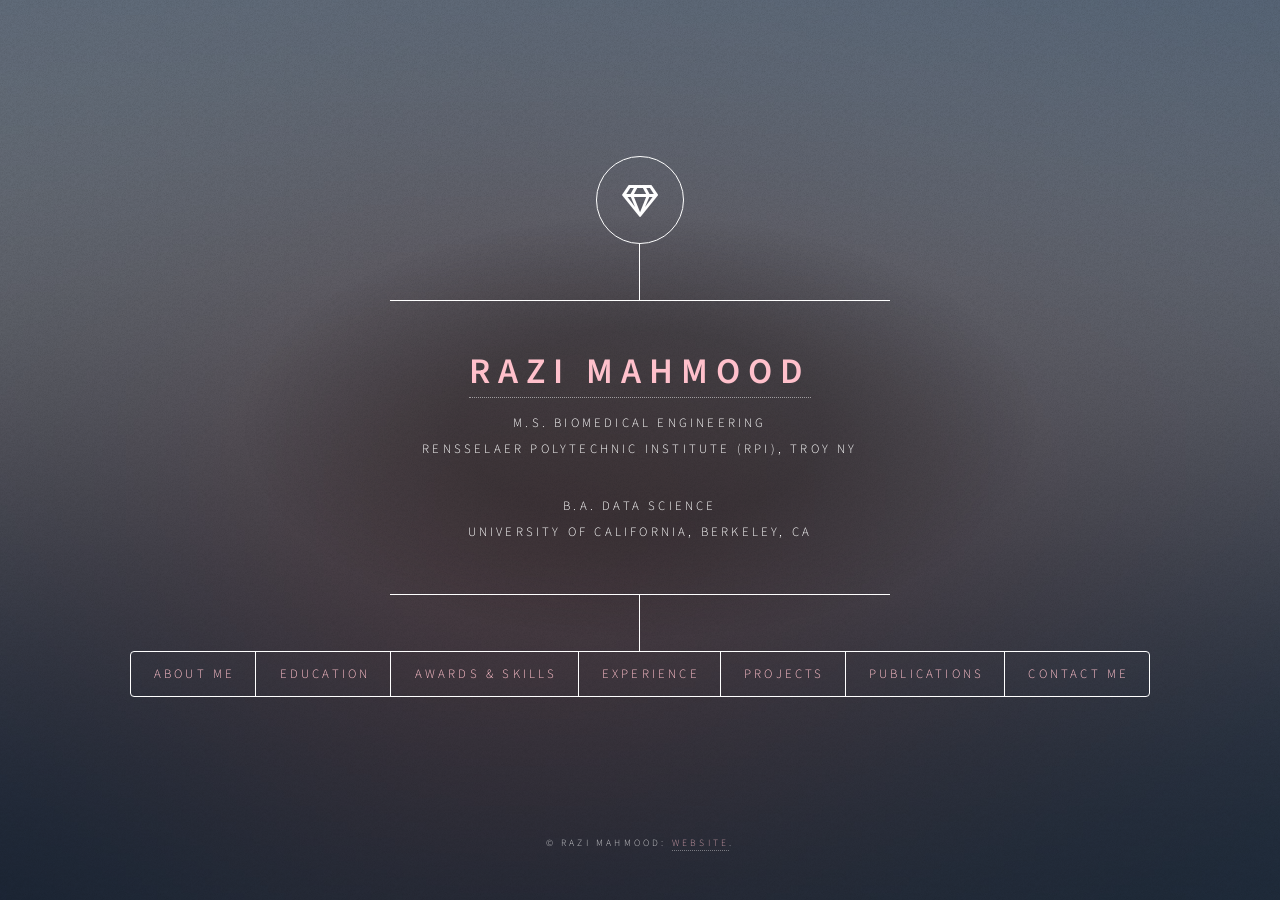
==== index.html @ 9ef1bbd5 "Added Radcheck" ====
<!DOCTYPE HTML>
<!--
	Dimension by HTML5 UP
	html5up.net | @ajlkn
	Free for personal and commercial use under the CCA 3.0 license (html5up.net/license)
-->
<html>
	<head>
		<title>Razi Mahmood Home Page|Data Scientist| Deep Learning| Model Building</title>
		<meta charset="utf-8" />
		<meta name="viewport" content="width=device-width, initial-scale=1, user-scalable=no" />
		<link rel="stylesheet" href="assets/css/main.css" />
		<noscript><link rel="stylesheet" href="assets/css/noscript.css" /></noscript>
		<style>
			a:link {
			  color: pink;
			  background-color: transparent;
			  text-decoration: none;
			}
			a:visited {
			  color: yellow;
			  background-color: transparent;
			  text-decoration: none;
			}
			a:hover {
			  color: red;
			  background-color: transparent;
			  text-decoration: underline;
			}
			a:active {
			  color: yellow;
			  background-color: transparent;
			  text-decoration: underline;
			}
		</style>
	</head>
	<body class="is-preload">

		<!-- Wrapper -->
			<div id="wrapper">

				<!-- Header -->
					<header id="header">
						<div class="logo">
							<span class="icon fa-gem"></span>
						</div>
						<div class="content">
							<div class="inner">
								<h1><a href="#intro">Razi Mahmood</a></h1>
								<p> M.S. Biomedical Engineering<br>
								 Rensselaer Polytechnic Institute (RPI), Troy NY </p>
								<p>B.A. Data Science <br>
								University of California, Berkeley, CA</p>
							</div>
						</div>
						<nav>
							<ul>
								<li><a href="#intro">About Me</a></li>
								<li><a href="#education">Education</a></li>
								<li><a href="#skills"> Awards & Skills </a></li>
								<li><a href="#experience">Experience</a></li>
								<li><a href="#projects">Projects</a></li>
								<li><a href="#pubs">Publications</a></li>
								<li><a href="#contact">Contact Me</a></li>
								<!--<li><a href="#elements">Elements</a></li>-->
							</ul>
						</nav>
					</header>

				<!-- Main -->
					<div id="main">

						<!-- Intro -->
							<article id="intro">
								<h2 class="major">About Me</h2>
								<!-- <center><img src="images/razipic.jpg" width=100 height=100 alt="" /></center> -->
								
								<p>I am a graduate student at Rensselaer Polytechnic Institute studying multimodal machine learning for medical imaging and beyond in the BME Department. Prior to this, I was an undergraduate at UC Berkeley Data Science majoring in data science with a domain emphasis on cognition. </p>
								<p>	I am a team-oriented research-focused graduate student with data science internship experience to solve real-world problems ranging from IT Ops, Neurotech, e-Commerce to Healthcare.
									 I have used statistical and deep-learning-based AI models in NLP, computer vision, and medical imaging. 
									 I am interested in basic exploratory data analysis, particularly to answer research questions.
									 I am also interested in interfacing with domain experts to learn new topics, analyze their data and communicate the findings to the corresponding business stakeholders.
								</p>
								<p>
									<!-- Throughout undergraduate and high school, I have done several data science and CS projects in various domains ranging from medical imaging, computer vision, NLP, and population health.-->
									My M.S. Thesis carves out a new space for inference-time fact-checking of generative AI in chest radiology. I built a new fact-checking model as a supervised contrastive multi-label regression network trained on a large synthetically created dataset of real and fake pairings of chest radiology imaging with report findings. The dataset called <a href="https://huggingface.co/datasets/razi-mahmood/RadCheck">RadCheck </a>has been contributed to open source on HuggingFace. This model is agnostic to report generators, and can auto-correct radiology reports from frozen  report generator models. This has been recently accepted as Master's thesis at RPI and has spawned 4 publications appearing in MICCAI, ISBI, NeurIPS, etc.
									Please see my <a href="./reports/RaziMahmood_graduateCV.pdf">CV</a> for details.
								</p>

							</article>

						<!-- Education -->
							<article id="education">
								<h2 class="major">Education/Courses Taken</h2>
								<span class="image main"><img src="images/pic01.jpg" height=50 alt="" /></span>
								<ul>
								<li> <b>M.S. Biomedical Engineering, Dept. of Biomedical Engineering, Rensselaer Polytechnic Institute (RPI), August 2025.</b> 
								</li>
								<p> Published M.S. Thesis on <b>Image-Driven Fact-Checking of AI Generated Chest Radiology Reports</b>. <br>

								This thesis showed that a fact-checking discriminative neural model could be developed for use at inference time to detect and correct errors in generative AI radiology reports independent of the report generators. Led to 15-40% improvement in the quality of generative AI chest radiology reports for clinical workflows.</p>
						
								<li><b>B.A. Data Science, University of California, Berkeley, May 2022</b>
								</li>
								<p> Studied Data Science with a domain emphasis in Cognition at UC Berkeley.</p>
								</ul>
									
									
							</article>
						<!-- Skills-->
							<article id="skills">
								<h2 class="major">Awards</h2>
									<nav>
										<ul>
											
											 <li><b>Best Video Editing Award, Short Film: EXIST, RPI.</b><br>
											 	 UPAC Student Film Festival, RPI, New York, March 2025.
											  </li>
											 <li> <b>Runner up, 2020 Undergraduate HCE Essay Prize, UC Berkeley.</b><br>
											 For essay on independent, original research on social, cultural, policy of ethical issues at the intersection of data science, technology and society.</li>
											 <li> <b> COSMOS Video Game Cluster</b> <br>
											 Selected for the competitive California Summer School for Math & Science (COSMOS) at UC Santa Cruz.</li>

										</ul>
									</nav>


								<h2 class="major">Skills</h2>
									<nav>
										<ul>
											<li><b>Machine Learning</b><br>
											 Large language models (LLMs) and VLMs (e.g. GPT4, Llama3.2, Granite Vision, LLava, Llama3.2, Idefics2), VLM encoder models (CLIP, OpenCLIP, SigLIP2), Language encoder models (Word2Vec, SBERT, BERT, BGE), Deep Learning Computer Vision models (U-Net, ResNet101, VGG-16, other generative AI models (Diffusion models), segmentation models (U-net variants)
											<li> <b>Data Science: </b><br>
											Statistical ML, Data Science, Data Analysis tools, statistical methods (A/B Testing, Regression), Data Mining, Data ETL, Data Visualization, Libraries (Sklearn, Pandas, Seaborn, Pytorch, Matplotlib, Numpy, NLTK)
											<li> <b> Programming Languages:</b></li>
											Python, R, Java, Matlab, SQL and associated IDEs.
											<li><b> DevOps skills</b></li>
											GitHub repository management, issue tracking, pull-requests, pytest QA and automation
											<li><b>Tools, Libraries & Databases</b></li>
											Jupyter Notebook, TensorFlow, Keras, PyTorch,Eclipse, Visual Studio, Sublime, Deepnote, IntelliJ, MySQL, VIM, VI, Logism, ITKSnap, 3D Slicer, Adobe Premiere Pro, Unity, Maya
										
											Pandas, Scikit-learn, Scipy, Seaborn, Numpy, Nltk, Gensim, Matplotlib, Tidyverse, SimpleITK, OpenCV, Matplotlib, Pyplot.
											
											<li><b>Cloud Platform Technologies</b></li>
											Docker, Linux, Git, Webservers (Tomcat),  Big Data (S3, Hadoop), AWS, Familiarity with DevOps 
											<li> <b>Other:</b></li>
											Independent Research skills, making technical presentations, peer reviewing papers for discussion groups, journal submissions & articles experience.

											Technical Writing, Creative writing, Video Editing, Projects and Artisitc Critques on <a href="https://medium.com/@raziuddin.mahmood">Medium</a>
											
										</ul>
									</nav>					
							</article>

						<!-- Work Experience-->
							<article id="experience">
								<nav>
										<ul>
											<li><a href="#research"><b><u>Research Experience</u></b></a></li>
											<li><a href="#summer"><b><u>Summer Internships</u></b></a></li>
										</ul>
								</nav>
								
								<a id="research"><h2 class="major">Research/Academic Experience</a></h2>
								<nav>
									<b>Fact-checking for Generative AI, RPI Graduate Research	May 2023 – May 2025</b>
									<ul>
										<li>Independent research on image-driven fact-checking of AI-generated textual reports for chest X-ray imaging under guidance of Dr. Pingkun Yan (RPI) and radiologist Dr. Mannudeep Kalra (Harvard/MGH)</li>

										<li>Developed a new supervised contrastive regression network as a phrase-grounded fact-checking model to correct  generative AI radiology reports.  Developed a dataset of 24 million real/fake image-finding pairs and open-sourced on HuggingFace. 2 Patents filed. Showed 15-40% quality improvement on AI reports</li>
										<li>Produced 4 refereed papers, at MICCAI 2025, ISBI 2025, MLMI2023 (published), and NeurIPS 2025 (under review)</li>

									</ul>

										<b><a href="https://www.ibm.com/watson">IBM Watson (Jan-May'21)</a></b><br>
											<ul>
												<li>Gained NLP research experience in the IBM Watson NLP team led by Dr. Rama Akkiraju, CTO of Watson AI Ops and mentored by Xiatong Liu, Data Science Manager. </li>
												<li>Developed a novel <b><i>log anomaly classification algorithm</i></b> combining BERT language modeling of IT logs with supervised contrastive learning.</li>
												<li>The resulting algorithm achieved an overall accuracy of 97.32% on a dataset of 10000 HDFS system logs and outperformed other machine learning algorithms. Research paper under preparation.</li>
												<li>Work involved using Spacy NLP library, BERT sentence transformed from Huggingface on PyTorch, and supervised contrastive learning model modeled after a <a href="https://arxiv.org/abs/2004.11362">NeurIPS2020 paper </a>.  </li>
											</ul>
										<b>Academic Development Committee Mentor, Data Science Society(DSS), UC Berkeley (Aug'21-present)</b></a><br>
											<ul>
												<li> Selected to teach Data Science basics and mentor Berkeley undergraduates on Data Science Capstone research projects. </li>
												<li> Facilitated discussion on specific Data Science topics through mini-lectures and curated jupyter notebooks.</li>
												<li> Mentored two groups of 5 students on Data Science Capstone projects.</li>
												<li> Expanded practical knowledge of EDA, visualization, modeling, machine learning, hypothesis testing. </li>
											</ul>
										<b>Lab Assistant/Academic Intern - CS/Data Science, UC Berkeley (Aug'2019-May'2021)</b></a><br>
											<ul>
												<li>Facilitated students’ introductory Berkeley CS experience through hands-on instruction, tutoring in office hours and CS labs, mediating online course forum discussions (CS61A), providing problem walkthroughs for class projects and bug fixing on Python Jupyter Notebooks (Data 100).</li>
												<li>Received recognition from students for assistance with debugging, quick explanations, recapping course topics (data visualization, modelling) in feedback forms. Was able to accommodate more than half of the incoming queue during consultation hours.</li>
											</ul>
										<b>Medical Imaging/Computer Vision Machine Learning Intern - IBM Almaden Research Center (June'2014-July'2016, Jan. -June '21)</b></a><br>
											<ul>
												<li> Worked again recently in the  <a href="https://researcher.watson.ibm.com/researcher/view_group.php?id=4384">Medical Sieve Radiology Grand Challenge</a> group at IBM Almaden Research Center on developing a new type of deep learning framework called spatially-preserving flattening, for location-sensitive recognition of findings in chest X-rays. Joint work with Neha Srivastava at Stanford. Resulted in a <a href="reports/ISBI2022-final.pdf">publication</a> at ISBI'22 conference.</li>
												<li>Earlier, under a program for middle and high school students to be mentored by researchers at IBM Almaden Research Center, I volunteered as a machine learning intern in this group. </li>
												<li>Contributed to several medical imaging AI research projects for automatic detection of pulmonary embolism, cardiac aneurysms, and dilated cardiomyopathy in CT and echocardiography through development of new ideas, and implementing them along with IBM Researchers. </li>
												<li>The research resulting from this early mentoring experience was presented in Synopsis Science Fair, 2014-2016, and published in international conferences (AMIA’14 PMID: 25954393, IEEE ISBI’15) at age 14, and patent disclosures were submitted.
												<li>Learned the use of many pre-deep learning statistical machine learning packages, tools such as ImageJ, and coding in Java and Matlab to process medical data in HL7 and DICOM during this experience.  </li>	
											</ul>
									
								</nav>
								<span class="image main"><img src="images/pic02.jpg" height=100 alt="" /></span>
								<a id="summer"><h2 class="major">Summer Internships</a></h2>
								<nav>
										<b><a href="https://hyperfine.io/">HyperFine Research (Aug-Sept'21)</a></b><br>
											<ul>
												<li>Interned as part of a team of professional data scientists to create labeled data collections for deep learning-driven anomaly recognition in brain MRI generated from their portable MRI scanner.</li>
												<li> <b><i>Developed an automated labeling algorithm</i></b> for brain MRI images from their companion textual reports using language models, NLP, and vocabulary-driven concept extraction. The algorithm extracted 7200 annotations for 600 brain MRIs achieving 88% precision and 70% recall in performance. Used BERT and Word2Vec models and Spacy NLP libraries.</li>
												<li>Wrote python scripts to collate results of radiologist annotations with original MRI Dicom files using an edit distance-based name matching. Work involved using Pandas, Spacy NLP libraries.</li>
												<li>Developed user interfaces to record ground truth anomaly labels indicated by clinicians in companion MRI reports that led to ten-fold decrease in annotation time. </li>
											</ul>
										<b><a href="https://xorantech.com/">Xoran Technologies (June-Aug'21)</a></b><br>
											<ul>
												<li> <b><i>Developed a 3D anatomical segmentation algorithm </i></b>for cone beam CT studies. Reconstructed volumes for 9 anatomical structures in head and neck including eyes, maxillary sinus, sphenoid, etc. using U-net-based deep learning architecture trained on 17 CT volumes achieving a Dice coefficient of 0.68. Work used SimpleITK, numpy, Python, Keras, and Tensorflow libraries. </li>
												<li>Surveyed several image annotation tools and prepared a report. Trained colleagues on use of ITKSnap and 3D Slicer for manual regional annotations.</li>
											</ul>
										<b><a href="https://www.f6s.com/swayd">SWAYD (Jan-March'20)</a></b><br>
											<ul>
												<li> Worked as an computer vision content gathering intern in a team of 4 for the startup. Developed an algorithm in Python for <b><i>automatically classifying foods/dishes</i></b> using ImageNet-trained DL models and linking them to their respective restaurants via hashtags and geo-tags in instagram posts.</li>
												<li> Obtained hands-on experience of data preparation, cleansing, processing, algorithms development, APIs/platforms (Postman, ClarifAI, Google Maps API).</li>
											</ul>	
									
								</nav>
								
							</article>
						<!-- Projects-->
						<article id="projects">
							<h2 class="major">Projects</h2>
							<p>Over the last 7 years, I have done several projects covering data science and general CS areas.
								 The projects done as part of work experience are proprietary and details are provided in the 
								 attached presentations. For projects done in open source or freelance, GitHub links are provided
								  where possible for code.</p>
								  <nav>
										<a href="#ds"><b><u>Data Science Projects</u></b></a><br>
										<a href="#cs"><b><u>CS Projects</u></b></a><br>
										<a href="#other"><b><u>Other Projects</u></b></a>
									
								</nav>
							<span class="image main"><img src="images/pic02.jpg" height=100 alt="" /></span>
							
							<a id="ds"><h2 class="major">Data Science Projects</a></h2>
								<nav>
									<b> Summer Internship Projects</b><br>
									The summer internships at Xoran Tech and Hyperfine involved development of automated annotation tooling to enable deep learning model development. 
									More details of this work are available in the following reports and under the <a href="#experience">Experience</a> tab:
										<ul>
											<li> <a href="./reports/hyperfinereport.pdf"><b><u>Hyperfine report</u></b></a></li>
											<li> <a href="./reports/xoranreport.pdf"><b><u>Xoran Tech report</u></b></a></li>
										</ul>

									<b>IBM Watson AI Ops – Anomaly Detection in IT Logs</b> <br>
											While interning with IBM Watson NLP team, developed a new approach called ContrastBERT, for log anomaly classification using supervised contrastive learning on BERT-encoded log data.
											<ul>
												<li> The probem addressed was to recognize which of a set of IT logs were anomalous.
													The IT logs came in the form of free text intermixed with identifiers such as block ids but no definite signatures for anomalies.
												</li>
												<li>Previous approaches tried to address this by extracting handcrafted features from event sequences and building classifiers on the features.
												</li>
												<li>
													My approach was to observe that there is information in both the order and the content of the text sentences and modeled it using sentence BERT.
											 		I then built a supervised constrastive encoder that differentiates between the BERT encodings of normal and abnormal IT logs. A deep learning classifier was then built using the learned contrastive encoder. 
												</li>
												<li>
													The resulting classifier outperformed existing <a href="https://github.com/logpai/loglizer">log anomaly detection methods</a> on a benchmark dataset of 10K HDFS logs achieving an accuracy of 97.3% 
												</li>
												<li>
													This paper was accepted at IEEE Big Data Conference Workshop on Knowledge Discovery in Data Mining on IT Operations, Osaka, Japan, Dec. 2022 <a href="reports/IEEEBigData.pdf">paper</a>.
												</li>
												<li>
													Download <a href="./reports/LogAnomalies.pdf"><b><u>related presentation</u></b></a> and <a href="https://github.com/Razi-Mahmood/LogProjects"> Github code</a>. 
												</li>
											</ul>	
									<b>NeuroTech Elective Project - A Deep Learning-based Sleep Stage Analyzer</b><br>
									
											Developed a deep learning-based algorithm to analyze the sleep stages from EEG signals and study their variance across population.
											<ul>
												<li> Adapted a <a href="https://github.com/hubertjb/dl-eeg-tutorial">1D CNN architecture </a>(8 CNN layers, 1 drop-out layer) to implement a 5-channel EEG signal classifier into 5 sleep stages of (Awake, Stage1, Stage2, Stage3, REM). </li>
												<li> Achieved a balanced accuracy of 0.76 and Cohen's Kappa score of 0.706 for the developed network on a dataset of EEG signals from the <a href="https://www.physionet.org/content/sleep-edfx/1.0.0/">Sleep Physionet dataset </a>(30 PolySomnoGraphic sleep recordings). </li>
												<li> Download <a href="./reports/NeurotechProject.pdf"><b><u>related presentation</u></b></a> and <a href="https://github.com/Razi-Mahmood/NeuroTechProject"><b><u>Github code</u></b></a>.</li>
											</ul>		  
									<b>Deep Learning Projects on Kaggle</b><br>
											Worked under the mentorship of a data scientist, Humza Iqbal, Secruiti.ai on several Kaggle datasets to build deep learning models for several problems below. 
											Gained experience on deep learning model building using Keras, Tensorflow, and PyTorch. 
											<ul>
												<li>
													 Digit recognition using CNNs on MNIST data
												</li>
												<li>
													ResNet50 classifier on CFAR-10 dataset.
												</li>
												<li>
													U-Net based TGS Salt deposit segmentation. Used this model example to later build 3d segmentation of conebeam CT.
												</li>
											</ul>
									<b>Machine learning-driven Contraceptive Use Prediction</b><br>
											Worked in a three-member team to find optimal predictor variables for the use of contraceptives in a survey dataset gathered for Indonesian women for purposes of family planning rollout measures. 
											<ul>
												<li>
													Experimented with logistic regression, decision trees, and random forest with PCA on features. 
												</li>
												<li>
													Implemented using Scikit-learn library. Dealt with data pre-processing, cleansing, and formatting. 
												</li>
												<li>
													Explored standardization of patient data formats such as FHIR for large scale patient record analysis. 
												</li>
												<li>
													Download <a href="https://github.com/Razi-Mahmood/Contraceptive_Project/blob/master/Data%20100%20FInal%20Report.pdf"><b><u>report</u></b></a> and access <a href="https://github.com/Razi-Mahmood/Contraceptive_Project"><b>Github code</b></a>.
												</li>
											</ul>
											
									<b>Cal Hacks 6.0 Collegiate Hackathon Project : LateNight</b><br>
											Developed an app as part of a group project that used neighborhood crime data from local county to develop a safety index for the restaurants in neighborhoods in Berkeley. 
											<ul>
												<li> Involved web scraping, crime record analysis, map visualization.</li>
												<li> Programmed in Swift and Python.</li>
											</ul> 
								</nav>	
							<a id="cs"><h2 class="major">CS Projects</a></h2>
							<nav>
								<ul>
									<li><b>Full-fledged CPU design</b></li>
									<p>Developed a full-fledged CPU design for processing a full set of RISC-V instructions using Logism in CS61C Computer Architecture course.</p>
									<li><b> Development of GitHub Clone </b></li>
									<p>Developed a full-fledged GitHub clone in Java that implements functions of Github for repository management in CS61B Data Structures.</p>
									<li><b>Simulation of the Enigma Machine </b></li>
									<p>Built Java-based simulator for a generalized version of the Enigma machine used during WWII for encrypting messages & substitution ciphers.</p>
									<li><b>Escape The Tune Game</b></li>
									<p>When I was selected to participate in competitive California Summer School for Math & Science (COSMOS) at UC Santa Cruz, I designed a video game as part of video game cluster. 
									<a href="https://github.com/Razi-Mahmood/Escape-The-Tune"><b><u>This</u></b></a> was a space game where the player navigates a spaceship syncing to musical rhythms. Implemented this in Unity and Maya. <a href="https://github.com/Razi-Mahmood/Escape-The-Tune">Code </a> available from Github. </p>
								</ul>
							</nav>	
							<a id="other"><h2 class="major">Film Projects</a></h2>
								<nav>
									<ul>
										<li> <a href="http://razifilmblog.blogspot.com">Film Blog Website</a></li>
										<p>
											Created a personal film blog, critiquing effects such as motion capture, CGI, and cinematography in contemporary movie reviews.
											Shared film critiques with a broader audience to foster dialogue. This was featured in a <a href="https://elestoque.org/2017/12/11/special/film-lover-razi-mahmood/"> local news magazine</a>.
										</p>

									</ul>
								</nav>
						</article>
						<!-- About -->
							<article id="pubs">
								<h2 class="major">Publications</h2>
								<span class="image main"><img src="images/pic03.jpg" height=100 alt="" /></span>
								<ol>
									<li> R. Mahmood, K. C. L. Wong, D. M. Reyes, N. D’Souza, L. Shi, J. Wu, P. Kaviani, M. Kalra, G. Wang, P. Yan, and T. Syeda-Mahmood “<a href="reports/MICCAI2025_Final.pdf">A Phrase-grounded Fact-checking Model for Automatically Generated Radiology Reports</a>,” in Proc. International Conference on Medical Image Computing and Computer-Assisted Intervention (MICCAI), Daejeon S. Korea, Oct. 2025. The underlying dataset of 24 million pairs of images with correct/incorrect radiology findings called <a href="https://huggingface.co/datasets/razi-mahmood/RadCheck">RadCheck</a> has been contributed to open source on HuggingFace. </li>
									<li> R. Mahmood, P. Yan, D. M. Reyes, G. Wang, M. K. Kalra, P. Kaviani, J. T. Wu, and T. Syeda-Mahmood, “<a href="https://arxiv.org/abs/2412.01031v3">Evaluating Automated Radiology Report Quality through Fine-Grained Phrasal Grounding of Clinical Findings</a>,” Houston, TX, April. 2025.</li>
									<li> R. Mahmood,  Ge Wang, Mannudeep Kalra, Pingkun Yan,  “<a href="https://arxiv.org/abs/2307.14634">Fact-Checking of AI-Generated Reports</a>,” in Proc. Machine Learning for Medical Imaging (MICCAI Workshop), Vancouver, BC, Canada October 2023.</li>

									<li> R. Mahmood, X. Liu, A. Xu, R. Akkiraju, “<a href="reports/IEEEBigData.pdf">ContrastBERT: Supervised Contrastive Learning of BERT-Encoded IT logs for Anomaly Classification</a>,” in Proc. IEEE Big Data Conference Workshop on Knowledge Discovery in Data Mining on IT Operations. Osaka, Japan, Dec. 2022.</li>

									<li>N. Shrivastava, R. Mahmood, T. Syeda-Mahmood, “<a href="reports/ISBI2022-final.pdf">Spatially-preserving flattening in deep learning for location-aware classification</a>,” in Proc. International Symposium on Biomedical Imaging, Kolkata, India, March, 2022.</li>
									<li>
										R. Mahmood, T. Syeda-Mahmood, “<a href="https://ieeexplore.ieee.org/document/7164115">Automatic detection of left ventricular aneurysms in echocardiograms</a>,”  in Proc. International Symposium on Biomedical Imaging (ISBI), New York, April 2015. See <a href="reports/ISBI2015.pdf">local copy.</a> 
									</li>
									<li>
										R. Mahmood, T. Syeda-Mahmood, ”<a href="https://www.ncbi.nlm.nih.gov/pmc/articles/PMC4419944/">Automatic detection of dilated cardiomyopathy in cardiac ultrasound videos</a>,” in Proc. American Medical Informatics Association  (AMIA) Annual Conference, Washington, D.C., November, 2014. See <a href="reports/AMIA2014.pdf">local copy.</a>
									</li>
									
								</ol>
							</article>

						<!-- Contact -->
							<article id="contact">
								<h2 class="major">Contact</h2>
								<form method="post" action="https://formspree.io/f/meqnoqag">
									<div class="fields">
										<div class="field half">
											<label for="name">Name</label>
											<input type="text" name="name" id="name" />
										</div>
										<div class="field half">
											<label for="email">Email</label>
											<input type="text" name="email" id="email" />
										</div>
										<div class="field">
											<label for="message">Message</label>
											<textarea name="message" id="message" rows="4"></textarea>
										</div>
									</div>
									<ul class="actions">
										<li><input type="submit" value="Send Message" class="primary" /></li>
										<li><input type="reset" value="Reset" /></li>
									</ul>
								</form>
								<ul class="icons">
									
									<li><a href="https://www.facebook.com/profile.php?id=100009846108737" class="icon brands fa-facebook-f"><span class="label">Facebook</span></a></li>
									<li><a href="https://www.linkedin.com/in/razi-mahmood/" class="icon brands fa-linkedin"><span class="label">LinkedIn</span></a></li>
									<li><a href="https://github.com/Razi-Mahmood" class="icon brands fa-github"><span class="label">GitHub</span></a></li>
								</ul>
							</article>

						<!-- Elements -->
							<article id="elements">
								<h2 class="major">Elements</h2>

								<section>
									<h3 class="major">Text</h3>
									<p>This is <b>bold</b> and this is <strong>strong</strong>. This is <i>italic</i> and this is <em>emphasized</em>.
									This is <sup>superscript</sup> text and this is <sub>subscript</sub> text.
									This is <u>underlined</u> and this is code: <code>for (;;) { ... }</code>. Finally, <a href="#">this is a link</a>.</p>
									<hr />
									<h2>Heading Level 2</h2>
									<h3>Heading Level 3</h3>
									<h4>Heading Level 4</h4>
									<h5>Heading Level 5</h5>
									<h6>Heading Level 6</h6>
									<hr />
									<h4>Blockquote</h4>
									<blockquote>Fringilla nisl. Donec accumsan interdum nisi, quis tincidunt felis sagittis eget tempus euismod. Vestibulum ante ipsum primis in faucibus vestibulum. Blandit adipiscing eu felis iaculis volutpat ac adipiscing accumsan faucibus. Vestibulum ante ipsum primis in faucibus lorem ipsum dolor sit amet nullam adipiscing eu felis.</blockquote>
									<h4>Preformatted</h4>
									<pre><code>i = 0;

while (!deck.isInOrder()) {
    print 'Iteration ' + i;
    deck.shuffle();
    i++;
}

print 'It took ' + i + ' iterations to sort the deck.';</code></pre>
								</section>

								<section>
									<h3 class="major">Lists</h3>

									<h4>Unordered</h4>
									<ul>
										<li>Dolor pulvinar etiam.</li>
										<li>Sagittis adipiscing.</li>
										<li>Felis enim feugiat.</li>
									</ul>

									<h4>Alternate</h4>
									<ul class="alt">
										<li>Dolor pulvinar etiam.</li>
										<li>Sagittis adipiscing.</li>
										<li>Felis enim feugiat.</li>
									</ul>

									<h4>Ordered</h4>
									<ol>
										<li>Dolor pulvinar etiam.</li>
										<li>Etiam vel felis viverra.</li>
										<li>Felis enim feugiat.</li>
										<li>Dolor pulvinar etiam.</li>
										<li>Etiam vel felis lorem.</li>
										<li>Felis enim et feugiat.</li>
									</ol>
									<h4>Icons</h4>
									<ul class="icons">
										<li><a href="#" class="icon brands fa-twitter"><span class="label">Twitter</span></a></li>
										<li><a href="#" class="icon brands fa-facebook-f"><span class="label">Facebook</span></a></li>
										<li><a href="#" class="icon brands fa-instagram"><span class="label">Instagram</span></a></li>
										<li><a href="#" class="icon brands fa-github"><span class="label">Github</span></a></li>
									</ul>

									<h4>Actions</h4>
									<ul class="actions">
										<li><a href="#" class="button primary">Default</a></li>
										<li><a href="#" class="button">Default</a></li>
									</ul>
									<ul class="actions stacked">
										<li><a href="#" class="button primary">Default</a></li>
										<li><a href="#" class="button">Default</a></li>
									</ul>
								</section>

								<section>
									<h3 class="major">Table</h3>
									<h4>Default</h4>
									<div class="table-wrapper">
										<table>
											<thead>
												<tr>
													<th>Name</th>
													<th>Description</th>
													<th>Price</th>
												</tr>
											</thead>
											<tbody>
												<tr>
													<td>Item One</td>
													<td>Ante turpis integer aliquet porttitor.</td>
													<td>29.99</td>
												</tr>
												<tr>
													<td>Item Two</td>
													<td>Vis ac commodo adipiscing arcu aliquet.</td>
													<td>19.99</td>
												</tr>
												<tr>
													<td>Item Three</td>
													<td> Morbi faucibus arcu accumsan lorem.</td>
													<td>29.99</td>
												</tr>
												<tr>
													<td>Item Four</td>
													<td>Vitae integer tempus condimentum.</td>
													<td>19.99</td>
												</tr>
												<tr>
													<td>Item Five</td>
													<td>Ante turpis integer aliquet porttitor.</td>
													<td>29.99</td>
												</tr>
											</tbody>
											<tfoot>
												<tr>
													<td colspan="2"></td>
													<td>100.00</td>
												</tr>
											</tfoot>
										</table>
									</div>

									<h4>Alternate</h4>
									<div class="table-wrapper">
										<table class="alt">
											<thead>
												<tr>
													<th>Name</th>
													<th>Description</th>
													<th>Price</th>
												</tr>
											</thead>
											<tbody>
												<tr>
													<td>Item One</td>
													<td>Ante turpis integer aliquet porttitor.</td>
													<td>29.99</td>
												</tr>
												<tr>
													<td>Item Two</td>
													<td>Vis ac commodo adipiscing arcu aliquet.</td>
													<td>19.99</td>
												</tr>
												<tr>
													<td>Item Three</td>
													<td> Morbi faucibus arcu accumsan lorem.</td>
													<td>29.99</td>
												</tr>
												<tr>
													<td>Item Four</td>
													<td>Vitae integer tempus condimentum.</td>
													<td>19.99</td>
												</tr>
												<tr>
													<td>Item Five</td>
													<td>Ante turpis integer aliquet porttitor.</td>
													<td>29.99</td>
												</tr>
											</tbody>
											<tfoot>
												<tr>
													<td colspan="2"></td>
													<td>100.00</td>
												</tr>
											</tfoot>
										</table>
									</div>
								</section>

								<section>
									<h3 class="major">Buttons</h3>
									<ul class="actions">
										<li><a href="#" class="button primary">Primary</a></li>
										<li><a href="#" class="button">Default</a></li>
									</ul>
									<ul class="actions">
										<li><a href="#" class="button">Default</a></li>
										<li><a href="#" class="button small">Small</a></li>
									</ul>
									<ul class="actions">
										<li><a href="#" class="button primary icon solid fa-download">Icon</a></li>
										<li><a href="#" class="button icon solid fa-download">Icon</a></li>
									</ul>
									<ul class="actions">
										<li><span class="button primary disabled">Disabled</span></li>
										<li><span class="button disabled">Disabled</span></li>
									</ul>
								</section>

								<section>
									<h3 class="major">Form</h3>
									<form method="post" action="#">
										<div class="fields">
											<div class="field half">
												<label for="demo-name">Name</label>
												<input type="text" name="demo-name" id="demo-name" value="" placeholder="Jane Doe" />
											</div>
											<div class="field half">
												<label for="demo-email">Email</label>
												<input type="email" name="demo-email" id="demo-email" value="" placeholder="jane@untitled.tld" />
											</div>
											<div class="field">
												<label for="demo-category">Category</label>
												<select name="demo-category" id="demo-category">
													<option value="">-</option>
													<option value="1">Manufacturing</option>
													<option value="1">Shipping</option>
													<option value="1">Administration</option>
													<option value="1">Human Resources</option>
												</select>
											</div>
											<div class="field half">
												<input type="radio" id="demo-priority-low" name="demo-priority" checked>
												<label for="demo-priority-low">Low</label>
											</div>
											<div class="field half">
												<input type="radio" id="demo-priority-high" name="demo-priority">
												<label for="demo-priority-high">High</label>
											</div>
											<div class="field half">
												<input type="checkbox" id="demo-copy" name="demo-copy">
												<label for="demo-copy">Email me a copy</label>
											</div>
											<div class="field half">
												<input type="checkbox" id="demo-human" name="demo-human" checked>
												<label for="demo-human">Not a robot</label>
											</div>
											<div class="field">
												<label for="demo-message">Message</label>
												<textarea name="demo-message" id="demo-message" placeholder="Enter your message" rows="6"></textarea>
											</div>
										</div>
										<ul class="actions">
											<li><input type="submit" value="Send Message" class="primary" /></li>
											<li><input type="reset" value="Reset" /></li>
										</ul>
									</form>
								</section>

							</article>

					</div>

				<!-- Footer -->
					<footer id="footer">
						<p class="copyright">&copy; Razi Mahmood: <a href="https:/Razi-Mahmood.github.io">Website</a>.</p>
					</footer>

			</div>

		<!-- BG -->
			<div id="bg"></div>

		<!-- Scripts -->
			<script src="assets/js/jquery.min.js"></script>
			<script src="assets/js/browser.min.js"></script>
			<script src="assets/js/breakpoints.min.js"></script>
			<script src="assets/js/util.js"></script>
			<script src="assets/js/main.js"></script>

	</body>
</html>
---- assets/css/main.css ----
@import url(fontawesome-all.min.css);
@import url("https://fonts.googleapis.com/css?family=Source+Sans+Pro:300italic,600italic,300,600");

/*
	Dimension by HTML5 UP
	html5up.net | @ajlkn
	Free for personal and commercial use under the CCA 3.0 license (html5up.net/license)
*/

html, body, div, span, applet, object,
iframe, h1, h2, h3, h4, h5, h6, p, blockquote,
pre, a, abbr, acronym, address, big, cite,
code, del, dfn, em, img, ins, kbd, q, s, samp,
small, strike, strong, sub, sup, tt, var, b,
u, i, center, dl, dt, dd, ol, ul, li, fieldset,
form, label, legend, table, caption, tbody,
tfoot, thead, tr, th, td, article, aside,
canvas, details, embed, figure, figcaption,
footer, header, hgroup, menu, nav, output, ruby,
section, summary, time, mark, audio, video {
	margin: 0;
	padding: 0;
	border: 0;
	font-size: 100%;
	font: inherit;
	vertical-align: baseline;}

article, aside, details, figcaption, figure,
footer, header, hgroup, menu, nav, section {
	display: block;}

body {
	line-height: 1;
}

ol, ul {
	list-style: none;
}

blockquote, q {
	quotes: none;
}

	blockquote:before, blockquote:after, q:before, q:after {
		content: '';
		content: none;
	}

table {
	border-collapse: collapse;
	border-spacing: 0;
}

body {
	-webkit-text-size-adjust: none;
}

mark {
	background-color: transparent;
	color: inherit;
}

input::-moz-focus-inner {
	border: 0;
	padding: 0;
}

input, select, textarea {
	-moz-appearance: none;
	-webkit-appearance: none;
	-ms-appearance: none;
	appearance: none;
}

/* Basic */

	@-ms-viewport {
		width: device-width;
	}

	@media screen and (max-width: 480px) {

		html, body {
			min-width: 320px;
		}

	}

	html {
		box-sizing: border-box;
	}

	*, *:before, *:after {
		box-sizing: inherit;
	}

	body {
		background: #1b1f22;
	}

		body.is-preload *, body.is-preload *:before, body.is-preload *:after {
			-moz-animation: none !important;
			-webkit-animation: none !important;
			-ms-animation: none !important;
			animation: none !important;
			-moz-transition: none !important;
			-webkit-transition: none !important;
			-ms-transition: none !important;
			transition: none !important;
		}

/* Type */

	html {
		font-size: 16pt;
	}

		@media screen and (max-width: 1680px) {

			html {
				font-size: 12pt;
			}

		}

		@media screen and (max-width: 736px) {

			html {
				font-size: 11pt;
			}

		}

		@media screen and (max-width: 360px) {

			html {
				font-size: 10pt;
			}

		}

	body, input, select, textarea {
		color: #ffffff;
		font-family: "Source Sans Pro", sans-serif;
		font-weight: 300;
		font-size: 1rem;
		line-height: 1.65;
	}

	a {
		-moz-transition: color 0.2s ease-in-out, background-color 0.2s ease-in-out, border-bottom-color 0.2s ease-in-out;
		-webkit-transition: color 0.2s ease-in-out, background-color 0.2s ease-in-out, border-bottom-color 0.2s ease-in-out;
		-ms-transition: color 0.2s ease-in-out, background-color 0.2s ease-in-out, border-bottom-color 0.2s ease-in-out;
		transition: color 0.2s ease-in-out, background-color 0.2s ease-in-out, border-bottom-color 0.2s ease-in-out;
		border-bottom: dotted 1px rgba(255, 255, 255, 0.5);
		text-decoration: none;
		color: inherit;
	}

		a:hover {
			border-bottom-color: transparent;
		}

	strong, b {
		color: #ffffff;
		font-weight: 600;
	}

	em, i {
		font-style: italic;
	}

	p {
		margin: 0 0 2rem 0;
	}

	h1, h2, h3, h4, h5, h6 {
		color: #ffffff;
		font-weight: 600;
		line-height: 1.5;
		margin: 0 0 1rem 0;
		text-transform: uppercase;
		letter-spacing: 0.2rem;
	}

		h1 a, h2 a, h3 a, h4 a, h5 a, h6 a {
			color: inherit;
			text-decoration: none;
		}

		h1.major, h2.major, h3.major, h4.major, h5.major, h6.major {
			border-bottom: solid 1px #ffffff;
			width: -moz-max-content;
			width: -webkit-max-content;
			width: -ms-max-content;
			width: max-content;
			padding-bottom: 0.5rem;
			margin: 0 0 2rem 0;
		}

	h1 {
		font-size: 2.25rem;
		line-height: 1.3;
		letter-spacing: 0.5rem;
	}

	h2 {
		font-size: 1.5rem;
		line-height: 1.4;
		letter-spacing: 0.5rem;
	}

	h3 {
		font-size: 1rem;
	}

	h4 {
		font-size: 0.8rem;
	}

	h5 {
		font-size: 0.7rem;
	}

	h6 {
		font-size: 0.6rem;
	}

	@media screen and (max-width: 736px) {

		h1 {
			font-size: 1.75rem;
			line-height: 1.4;
		}

		h2 {
			font-size: 1.25em;
			line-height: 1.5;
		}

	}

	sub {
		font-size: 0.8rem;
		position: relative;
		top: 0.5rem;
	}

	sup {
		font-size: 0.8rem;
		position: relative;
		top: -0.5rem;
	}

	blockquote {
		border-left: solid 4px #ffffff;
		font-style: italic;
		margin: 0 0 2rem 0;
		padding: 0.5rem 0 0.5rem 2rem;
	}

	code {
		background: rgba(255, 255, 255, 0.075);
		border-radius: 4px;
		font-family: "Courier New", monospace;
		font-size: 0.9rem;
		margin: 0 0.25rem;
		padding: 0.25rem 0.65rem;
	}

	pre {
		-webkit-overflow-scrolling: touch;
		font-family: "Courier New", monospace;
		font-size: 0.9rem;
		margin: 0 0 2rem 0;
	}

		pre code {
			display: block;
			line-height: 1.75;
			padding: 1rem 1.5rem;
			overflow-x: auto;
		}

	hr {
		border: 0;
		border-bottom: solid 1px #ffffff;
		margin: 2.75rem 0;
	}

	.align-left {
		text-align: left;
	}

	.align-center {
		text-align: center;
	}

	.align-right {
		text-align: right;
	}

/* Form */

	form {
		margin: 0 0 2rem 0;
	}

		form > :last-child {
			margin-bottom: 0;
		}

		form > .fields {
			display: -moz-flex;
			display: -webkit-flex;
			display: -ms-flex;
			display: flex;
			-moz-flex-wrap: wrap;
			-webkit-flex-wrap: wrap;
			-ms-flex-wrap: wrap;
			flex-wrap: wrap;
			width: calc(100% + 3rem);
			margin: -1.5rem 0 2rem -1.5rem;
		}

			form > .fields > .field {
				-moz-flex-grow: 0;
				-webkit-flex-grow: 0;
				-ms-flex-grow: 0;
				flex-grow: 0;
				-moz-flex-shrink: 0;
				-webkit-flex-shrink: 0;
				-ms-flex-shrink: 0;
				flex-shrink: 0;
				padding: 1.5rem 0 0 1.5rem;
				width: calc(100% - 1.5rem);
			}

				form > .fields > .field.half {
					width: calc(50% - 0.75rem);
				}

				form > .fields > .field.third {
					width: calc(100%/3 - 0.5rem);
				}

				form > .fields > .field.quarter {
					width: calc(25% - 0.375rem);
				}

		@media screen and (max-width: 480px) {

			form > .fields {
				width: calc(100% + 3rem);
				margin: -1.5rem 0 2rem -1.5rem;
			}

				form > .fields > .field {
					padding: 1.5rem 0 0 1.5rem;
					width: calc(100% - 1.5rem);
				}

					form > .fields > .field.half {
						width: calc(100% - 1.5rem);
					}

					form > .fields > .field.third {
						width: calc(100% - 1.5rem);
					}

					form > .fields > .field.quarter {
						width: calc(100% - 1.5rem);
					}

		}

	label {
		color: #ffffff;
		display: block;
		font-size: 0.8rem;
		font-weight: 300;
		letter-spacing: 0.2rem;
		line-height: 1.5;
		margin: 0 0 1rem 0;
		text-transform: uppercase;
	}

	input[type="text"],
	input[type="password"],
	input[type="email"],
	input[type="tel"],
	select,
	textarea {
		-moz-appearance: none;
		-webkit-appearance: none;
		-ms-appearance: none;
		appearance: none;
		-moz-transition: border-color 0.2s ease-in-out, box-shadow 0.2s ease-in-out, background-color 0.2s ease-in-out;
		-webkit-transition: border-color 0.2s ease-in-out, box-shadow 0.2s ease-in-out, background-color 0.2s ease-in-out;
		-ms-transition: border-color 0.2s ease-in-out, box-shadow 0.2s ease-in-out, background-color 0.2s ease-in-out;
		transition: border-color 0.2s ease-in-out, box-shadow 0.2s ease-in-out, background-color 0.2s ease-in-out;
		background-color: transparent;
		border-radius: 4px;
		border: solid 1px #ffffff;
		color: inherit;
		display: block;
		outline: 0;
		padding: 0 1rem;
		text-decoration: none;
		width: 100%;
	}

		input[type="text"]:invalid,
		input[type="password"]:invalid,
		input[type="email"]:invalid,
		input[type="tel"]:invalid,
		select:invalid,
		textarea:invalid {
			box-shadow: none;
		}

		input[type="text"]:focus,
		input[type="password"]:focus,
		input[type="email"]:focus,
		input[type="tel"]:focus,
		select:focus,
		textarea:focus {
			background: rgba(255, 255, 255, 0.075);
			border-color: #ffffff;
			box-shadow: 0 0 0 1px #ffffff;
		}

	select {
		background-image: url("data:image/svg+xml;charset=utf8,%3Csvg xmlns='http://www.w3.org/2000/svg' width='40' height='40' preserveAspectRatio='none' viewBox='0 0 40 40'%3E%3Cpath d='M9.4,12.3l10.4,10.4l10.4-10.4c0.2-0.2,0.5-0.4,0.9-0.4c0.3,0,0.6,0.1,0.9,0.4l3.3,3.3c0.2,0.2,0.4,0.5,0.4,0.9 c0,0.4-0.1,0.6-0.4,0.9L20.7,31.9c-0.2,0.2-0.5,0.4-0.9,0.4c-0.3,0-0.6-0.1-0.9-0.4L4.3,17.3c-0.2-0.2-0.4-0.5-0.4-0.9 c0-0.4,0.1-0.6,0.4-0.9l3.3-3.3c0.2-0.2,0.5-0.4,0.9-0.4S9.1,12.1,9.4,12.3z' fill='%23ffffff' /%3E%3C/svg%3E");
		background-size: 1.25rem;
		background-repeat: no-repeat;
		background-position: calc(100% - 1rem) center;
		height: 2.75rem;
		padding-right: 2.75rem;
		text-overflow: ellipsis;
	}

		select option {
			color: #ffffff;
			background: #1b1f22;
		}

		select:focus::-ms-value {
			background-color: transparent;
		}

		select::-ms-expand {
			display: none;
		}

	input[type="text"],
	input[type="password"],
	input[type="email"],
	select {
		height: 2.75rem;
	}

	textarea {
		padding: 0.75rem 1rem;
	}

	input[type="checkbox"],
	input[type="radio"] {
		-moz-appearance: none;
		-webkit-appearance: none;
		-ms-appearance: none;
		appearance: none;
		display: block;
		float: left;
		margin-right: -2rem;
		opacity: 0;
		width: 1rem;
		z-index: -1;
	}

		input[type="checkbox"] + label,
		input[type="radio"] + label {
			text-decoration: none;
			-moz-user-select: none;
			-webkit-user-select: none;
			-ms-user-select: none;
			user-select: none;
			color: #ffffff;
			cursor: pointer;
			display: inline-block;
			font-size: 0.8rem;
			font-weight: 300;
			margin: 0 0 0.5rem 0;
			padding-left: 2.65rem;
			padding-right: 0.75rem;
			position: relative;
		}

			input[type="checkbox"] + label:before,
			input[type="radio"] + label:before {
				-moz-osx-font-smoothing: grayscale;
				-webkit-font-smoothing: antialiased;
				display: inline-block;
				font-style: normal;
				font-variant: normal;
				text-rendering: auto;
				line-height: 1;
				text-transform: none !important;
				font-family: 'Font Awesome 5 Free';
				font-weight: 900;
			}

			input[type="checkbox"] + label:before,
			input[type="radio"] + label:before {
				-moz-transition: border-color 0.2s ease-in-out, box-shadow 0.2s ease-in-out, background-color 0.2s ease-in-out;
				-webkit-transition: border-color 0.2s ease-in-out, box-shadow 0.2s ease-in-out, background-color 0.2s ease-in-out;
				-ms-transition: border-color 0.2s ease-in-out, box-shadow 0.2s ease-in-out, background-color 0.2s ease-in-out;
				transition: border-color 0.2s ease-in-out, box-shadow 0.2s ease-in-out, background-color 0.2s ease-in-out;
				border-radius: 4px;
				border: solid 1px #ffffff;
				content: '';
				display: inline-block;
				height: 1.65rem;
				left: 0;
				line-height: 1.65rem;
				position: absolute;
				text-align: center;
				top: -0.15rem;
				width: 1.65rem;
			}

		input[type="checkbox"]:checked + label:before,
		input[type="radio"]:checked + label:before {
			background: #ffffff !important;
			border-color: #ffffff !important;
			color: #1b1f22;
			content: '\f00c';
		}

		input[type="checkbox"]:focus + label:before,
		input[type="radio"]:focus + label:before {
			background: rgba(255, 255, 255, 0.075);
			border-color: #ffffff;
			box-shadow: 0 0 0 1px #ffffff;
		}

	input[type="checkbox"] + label:before {
		border-radius: 4px;
	}

	input[type="radio"] + label:before {
		border-radius: 100%;
	}

	::-webkit-input-placeholder {
		color: rgba(255, 255, 255, 0.5) !important;
		opacity: 1.0;
	}

	:-moz-placeholder {
		color: rgba(255, 255, 255, 0.5) !important;
		opacity: 1.0;
	}

	::-moz-placeholder {
		color: rgba(255, 255, 255, 0.5) !important;
		opacity: 1.0;
	}

	:-ms-input-placeholder {
		color: rgba(255, 255, 255, 0.5) !important;
		opacity: 1.0;
	}

	.formerize-placeholder {
		color: rgba(255, 255, 255, 0.5) !important;
		opacity: 1.0;
	}

/* Box */

	.box {
		border-radius: 4px;
		border: solid 1px #ffffff;
		margin-bottom: 2rem;
		padding: 1.5em;
	}

		.box > :last-child,
		.box > :last-child > :last-child,
		.box > :last-child > :last-child > :last-child {
			margin-bottom: 0;
		}

		.box.alt {
			border: 0;
			border-radius: 0;
			padding: 0;
		}

/* Icon */

	.icon {
		text-decoration: none;
		border-bottom: none;
		position: relative;
	}

		.icon:before {
			-moz-osx-font-smoothing: grayscale;
			-webkit-font-smoothing: antialiased;
			display: inline-block;
			font-style: normal;
			font-variant: normal;
			text-rendering: auto;
			line-height: 1;
			text-transform: none !important;
			font-family: 'Font Awesome 5 Free';
			font-weight: 400;
		}

		.icon > .label {
			display: none;
		}

		.icon:before {
			line-height: inherit;
		}

		.icon.solid:before {
			font-weight: 900;
		}

		.icon.brands:before {
			font-family: 'Font Awesome 5 Brands';
		}

/* Image */

	.image {
		border-radius: 4px;
		border: 0;
		display: inline-block;
		position: relative;
	}

		.image:before {
			pointer-events: none;
			background-image: url("../../images/overlay.png");
			background-color: rgba(19, 21, 25, 0.5);
			border-radius: 4px;
			content: '';
			display: block;
			height: 100%;
			left: 0;
			opacity: 0.5;
			position: absolute;
			top: 0;
			width: 100%;
		}

		.image img {
			border-radius: 4px;
			display: block;
		}

		.image.left, .image.right {
			max-width: 40%;
		}

			.image.left img, .image.right img {
				width: 100%;
			}

		.image.left {
			float: left;
			padding: 0 1.5em 1em 0;
			top: 0.25em;
		}

		.image.right {
			float: right;
			padding: 0 0 1em 1.5em;
			top: 0.25em;
		}

		.image.fit {
			display: block;
			margin: 0 0 2rem 0;
			width: 100%;
		}

			.image.fit img {
				width: 100%;
			}

		.image.main {
			display: block;
			margin: 2.5rem 0;
			width: 100%;
		}

			.image.main img {
				width: 100%;
			}

		@media screen and (max-width: 736px) {

			.image.main {
				margin: 2rem 0;
			}

		}

		@media screen and (max-width: 480px) {

			.image.main {
				margin: 1.5rem 0;
			}

		}

/* List */

	ol {
		list-style: decimal;
		margin: 0 0 2rem 0;
		padding-left: 1.25em;
	}

		ol li {
			padding-left: 0.25em;
		}

	ul {
		list-style: disc;
		margin: 0 0 2rem 0;
		padding-left: 1em;
	}

		ul li {
			padding-left: 0.5em;
		}

		ul.alt {
			list-style: none;
			padding-left: 0;
		}

			ul.alt li {
				border-top: solid 1px #ffffff;
				padding: 0.5em 0;
			}

				ul.alt li:first-child {
					border-top: 0;
					padding-top: 0;
				}

	dl {
		margin: 0 0 2rem 0;
	}

		dl dt {
			display: block;
			font-weight: 600;
			margin: 0 0 1rem 0;
		}

		dl dd {
			margin-left: 2rem;
		}

/* Actions */

	ul.actions {
		display: -moz-flex;
		display: -webkit-flex;
		display: -ms-flex;
		display: flex;
		cursor: default;
		list-style: none;
		margin-left: -1rem;
		padding-left: 0;
	}

		ul.actions li {
			padding: 0 0 0 1rem;
			vertical-align: middle;
		}

		ul.actions.special {
			-moz-justify-content: center;
			-webkit-justify-content: center;
			-ms-justify-content: center;
			justify-content: center;
			width: 100%;
			margin-left: 0;
		}

			ul.actions.special li:first-child {
				padding-left: 0;
			}

		ul.actions.stacked {
			-moz-flex-direction: column;
			-webkit-flex-direction: column;
			-ms-flex-direction: column;
			flex-direction: column;
			margin-left: 0;
		}

			ul.actions.stacked li {
				padding: 1.3rem 0 0 0;
			}

				ul.actions.stacked li:first-child {
					padding-top: 0;
				}

		ul.actions.fit {
			width: calc(100% + 1rem);
		}

			ul.actions.fit li {
				-moz-flex-grow: 1;
				-webkit-flex-grow: 1;
				-ms-flex-grow: 1;
				flex-grow: 1;
				-moz-flex-shrink: 1;
				-webkit-flex-shrink: 1;
				-ms-flex-shrink: 1;
				flex-shrink: 1;
				width: 100%;
			}

				ul.actions.fit li > * {
					width: 100%;
				}

			ul.actions.fit.stacked {
				width: 100%;
			}

		@media screen and (max-width: 480px) {

			ul.actions:not(.fixed) {
				-moz-flex-direction: column;
				-webkit-flex-direction: column;
				-ms-flex-direction: column;
				flex-direction: column;
				margin-left: 0;
				width: 100% !important;
			}

				ul.actions:not(.fixed) li {
					-moz-flex-grow: 1;
					-webkit-flex-grow: 1;
					-ms-flex-grow: 1;
					flex-grow: 1;
					-moz-flex-shrink: 1;
					-webkit-flex-shrink: 1;
					-ms-flex-shrink: 1;
					flex-shrink: 1;
					padding: 1rem 0 0 0;
					text-align: center;
					width: 100%;
				}

					ul.actions:not(.fixed) li > * {
						width: 100%;
					}

					ul.actions:not(.fixed) li:first-child {
						padding-top: 0;
					}

					ul.actions:not(.fixed) li input[type="submit"],
					ul.actions:not(.fixed) li input[type="reset"],
					ul.actions:not(.fixed) li input[type="button"],
					ul.actions:not(.fixed) li button,
					ul.actions:not(.fixed) li .button {
						width: 100%;
					}

						ul.actions:not(.fixed) li input[type="submit"].icon:before,
						ul.actions:not(.fixed) li input[type="reset"].icon:before,
						ul.actions:not(.fixed) li input[type="button"].icon:before,
						ul.actions:not(.fixed) li button.icon:before,
						ul.actions:not(.fixed) li .button.icon:before {
							margin-left: -0.5em;
						}

		}

/* Icons */

	ul.icons {
		cursor: default;
		list-style: none;
		padding-left: 0;
	}

		ul.icons li {
			display: inline-block;
			padding: 0 0.75em 0 0;
		}

			ul.icons li:last-child {
				padding-right: 0;
			}

			ul.icons li a {
				border-radius: 100%;
				box-shadow: inset 0 0 0 1px #ffffff;
				display: inline-block;
				height: 2.25rem;
				line-height: 2.25rem;
				text-align: center;
				width: 2.25rem;
			}

				ul.icons li a:hover {
					background-color: rgba(255, 255, 255, 0.075);
				}

				ul.icons li a:active {
					background-color: rgba(255, 255, 255, 0.175);
				}

/* Table */

	.table-wrapper {
		-webkit-overflow-scrolling: touch;
		overflow-x: auto;
	}

	table {
		margin: 0 0 2rem 0;
		width: 100%;
	}

		table tbody tr {
			border: solid 1px #ffffff;
			border-left: 0;
			border-right: 0;
		}

			table tbody tr:nth-child(2n + 1) {
				background-color: rgba(255, 255, 255, 0.075);
			}

		table td {
			padding: 0.75em 0.75em;
		}

		table th {
			color: #ffffff;
			font-size: 0.9em;
			font-weight: 600;
			padding: 0 0.75em 0.75em 0.75em;
			text-align: left;
		}

		table thead {
			border-bottom: solid 2px #ffffff;
		}

		table tfoot {
			border-top: solid 2px #ffffff;
		}

		table.alt {
			border-collapse: separate;
		}

			table.alt tbody tr td {
				border: solid 1px #ffffff;
				border-left-width: 0;
				border-top-width: 0;
			}

				table.alt tbody tr td:first-child {
					border-left-width: 1px;
				}

			table.alt tbody tr:first-child td {
				border-top-width: 1px;
			}

			table.alt thead {
				border-bottom: 0;
			}

			table.alt tfoot {
				border-top: 0;
			}

/* Button */

	input[type="submit"],
	input[type="reset"],
	input[type="button"],
	button,
	.button {
		-moz-appearance: none;
		-webkit-appearance: none;
		-ms-appearance: none;
		appearance: none;
		-moz-transition: background-color 0.2s ease-in-out, color 0.2s ease-in-out;
		-webkit-transition: background-color 0.2s ease-in-out, color 0.2s ease-in-out;
		-ms-transition: background-color 0.2s ease-in-out, color 0.2s ease-in-out;
		transition: background-color 0.2s ease-in-out, color 0.2s ease-in-out;
		background-color: transparent;
		border-radius: 4px;
		border: 0;
		box-shadow: inset 0 0 0 1px #ffffff;
		color: #ffffff !important;
		cursor: pointer;
		display: inline-block;
		font-size: 0.8rem;
		font-weight: 300;
		height: 2.75rem;
		letter-spacing: 0.2rem;
		line-height: 2.75rem;
		outline: 0;
		padding: 0 1.25rem 0 1.35rem;
		text-align: center;
		text-decoration: none;
		text-transform: uppercase;
		white-space: nowrap;
	}

		input[type="submit"]:hover,
		input[type="reset"]:hover,
		input[type="button"]:hover,
		button:hover,
		.button:hover {
			background-color: rgba(255, 255, 255, 0.075);
		}

		input[type="submit"]:active,
		input[type="reset"]:active,
		input[type="button"]:active,
		button:active,
		.button:active {
			background-color: rgba(255, 255, 255, 0.175);
		}

		input[type="submit"].icon:before,
		input[type="reset"].icon:before,
		input[type="button"].icon:before,
		button.icon:before,
		.button.icon:before {
			margin-right: 0.5em;
		}

		input[type="submit"].fit,
		input[type="reset"].fit,
		input[type="button"].fit,
		button.fit,
		.button.fit {
			width: 100%;
		}

		input[type="submit"].small,
		input[type="reset"].small,
		input[type="button"].small,
		button.small,
		.button.small {
			font-size: 0.6rem;
			height: 2.0625rem;
			line-height: 2.0625rem;
		}

		input[type="submit"].primary,
		input[type="reset"].primary,
		input[type="button"].primary,
		button.primary,
		.button.primary {
			background-color: #ffffff;
			color: #1b1f22 !important;
			font-weight: 600;
		}

		input[type="submit"].disabled, input[type="submit"]:disabled,
		input[type="reset"].disabled,
		input[type="reset"]:disabled,
		input[type="button"].disabled,
		input[type="button"]:disabled,
		button.disabled,
		button:disabled,
		.button.disabled,
		.button:disabled {
			pointer-events: none;
			cursor: default;
			opacity: 0.25;
		}

	input[type="submit"],
	input[type="reset"],
	input[type="button"],
	button {
		line-height: calc(2.75rem - 2px);
	}

/* BG */

	#bg {
		-moz-transform: scale(1.0);
		-webkit-transform: scale(1.0);
		-ms-transform: scale(1.0);
		transform: scale(1.0);
		-webkit-backface-visibility: hidden;
		position: fixed;
		top: 0;
		left: 0;
		width: 100%;
		height: 100vh;
		z-index: 1;
	}

		#bg:before, #bg:after {
			content: '';
			display: block;
			position: absolute;
			top: 0;
			left: 0;
			width: 100%;
			height: 100%;
		}

		#bg:before {
			-moz-transition: background-color 2.5s ease-in-out;
			-webkit-transition: background-color 2.5s ease-in-out;
			-ms-transition: background-color 2.5s ease-in-out;
			transition: background-color 2.5s ease-in-out;
			-moz-transition-delay: 0.75s;
			-webkit-transition-delay: 0.75s;
			-ms-transition-delay: 0.75s;
			transition-delay: 0.75s;
			background-image: linear-gradient(to top, rgba(19, 21, 25, 0.5), rgba(19, 21, 25, 0.5)), url("../../images/overlay.png");
			background-size: auto, 256px 256px;
			background-position: center, center;
			background-repeat: no-repeat, repeat;
			z-index: 2;
		}

		#bg:after {
			-moz-transform: scale(1.125);
			-webkit-transform: scale(1.125);
			-ms-transform: scale(1.125);
			transform: scale(1.125);
			-moz-transition: -moz-transform 0.325s ease-in-out, -moz-filter 0.325s ease-in-out;
			-webkit-transition: -webkit-transform 0.325s ease-in-out, -webkit-filter 0.325s ease-in-out;
			-ms-transition: -ms-transform 0.325s ease-in-out, -ms-filter 0.325s ease-in-out;
			transition: transform 0.325s ease-in-out, filter 0.325s ease-in-out;
			background-image: url("../../images/bg.jpg");
			background-position: center;
			background-size: cover;
			background-repeat: no-repeat;
			z-index: 1;
		}

		body.is-article-visible #bg:after {
			-moz-transform: scale(1.0825);
			-webkit-transform: scale(1.0825);
			-ms-transform: scale(1.0825);
			transform: scale(1.0825);
			-moz-filter: blur(0.2rem);
			-webkit-filter: blur(0.2rem);
			-ms-filter: blur(0.2rem);
			filter: blur(0.2rem);
		}

		body.is-preload #bg:before {
			background-color: #000000;
		}

/* Wrapper */

	#wrapper {
		display: -moz-flex;
		display: -webkit-flex;
		display: -ms-flex;
		display: flex;
		-moz-flex-direction: column;
		-webkit-flex-direction: column;
		-ms-flex-direction: column;
		flex-direction: column;
		-moz-align-items: center;
		-webkit-align-items: center;
		-ms-align-items: center;
		align-items: center;
		-moz-justify-content: space-between;
		-webkit-justify-content: space-between;
		-ms-justify-content: space-between;
		justify-content: space-between;
		position: relative;
		min-height: 100vh;
		width: 100%;
		padding: 4rem 2rem;
		z-index: 3;
	}

		#wrapper:before {
			content: '';
			display: block;
		}

		@media screen and (max-width: 1680px) {

			#wrapper {
				padding: 3rem 2rem;
			}

		}

		@media screen and (max-width: 736px) {

			#wrapper {
				padding: 2rem 1rem;
			}

		}

		@media screen and (max-width: 480px) {

			#wrapper {
				padding: 1rem;
			}

		}

/* Header */

	#header {
		display: -moz-flex;
		display: -webkit-flex;
		display: -ms-flex;
		display: flex;
		-moz-flex-direction: column;
		-webkit-flex-direction: column;
		-ms-flex-direction: column;
		flex-direction: column;
		-moz-align-items: center;
		-webkit-align-items: center;
		-ms-align-items: center;
		align-items: center;
		-moz-transition: -moz-transform 0.325s ease-in-out, -moz-filter 0.325s ease-in-out, opacity 0.325s ease-in-out;
		-webkit-transition: -webkit-transform 0.325s ease-in-out, -webkit-filter 0.325s ease-in-out, opacity 0.325s ease-in-out;
		-ms-transition: -ms-transform 0.325s ease-in-out, -ms-filter 0.325s ease-in-out, opacity 0.325s ease-in-out;
		transition: transform 0.325s ease-in-out, filter 0.325s ease-in-out, opacity 0.325s ease-in-out;
		background-image: -moz-radial-gradient(rgba(0, 0, 0, 0.25) 25%, rgba(0, 0, 0, 0) 55%);
		background-image: -webkit-radial-gradient(rgba(0, 0, 0, 0.25) 25%, rgba(0, 0, 0, 0) 55%);
		background-image: -ms-radial-gradient(rgba(0, 0, 0, 0.25) 25%, rgba(0, 0, 0, 0) 55%);
		background-image: radial-gradient(rgba(0, 0, 0, 0.25) 25%, rgba(0, 0, 0, 0) 55%);
		max-width: 100%;
		text-align: center;
	}

		#header > * {
			-moz-transition: opacity 0.325s ease-in-out;
			-webkit-transition: opacity 0.325s ease-in-out;
			-ms-transition: opacity 0.325s ease-in-out;
			transition: opacity 0.325s ease-in-out;
			position: relative;
			margin-top: 3.5rem;
		}

			#header > *:before {
				content: '';
				display: block;
				position: absolute;
				top: calc(-3.5rem - 1px);
				left: calc(50% - 1px);
				width: 1px;
				height: calc(3.5rem + 1px);
				background: #ffffff;
			}

		#header > :first-child {
			margin-top: 0;
		}

			#header > :first-child:before {
				display: none;
			}

		#header .logo {
			width: 5.5rem;
			height: 5.5rem;
			line-height: 5.5rem;
			border: solid 1px #ffffff;
			border-radius: 100%;
		}

			#header .logo .icon:before {
				font-size: 2rem;
			}

		#header .content {
			border-style: solid;
			border-color: #ffffff;
			border-top-width: 1px;
			border-bottom-width: 1px;
			max-width: 100%;
		}

			#header .content .inner {
				-moz-transition: max-height 0.75s ease, padding 0.75s ease, opacity 0.325s ease-in-out;
				-webkit-transition: max-height 0.75s ease, padding 0.75s ease, opacity 0.325s ease-in-out;
				-ms-transition: max-height 0.75s ease, padding 0.75s ease, opacity 0.325s ease-in-out;
				transition: max-height 0.75s ease, padding 0.75s ease, opacity 0.325s ease-in-out;
				-moz-transition-delay: 0.25s;
				-webkit-transition-delay: 0.25s;
				-ms-transition-delay: 0.25s;
				transition-delay: 0.25s;
				padding: 3rem 2rem;
				max-height: 40rem;
				overflow: hidden;
			}

				#header .content .inner > :last-child {
					margin-bottom: 0;
				}

			#header .content p {
				text-transform: uppercase;
				letter-spacing: 0.2rem;
				font-size: 0.8rem;
				line-height: 2;
			}

		#header nav ul {
			display: -moz-flex;
			display: -webkit-flex;
			display: -ms-flex;
			display: flex;
			margin-bottom: 0;
			list-style: none;
			padding-left: 0;
			border: solid 1px #ffffff;
			border-radius: 4px;
		}

			#header nav ul li {
				padding-left: 0;
				border-left: solid 1px #ffffff;
			}

				#header nav ul li:first-child {
					border-left: 0;
				}

				#header nav ul li a {
					display: block;
					min-width: 7.5rem;
					height: 2.75rem;
					line-height: 2.75rem;
					padding: 0 1.25rem 0 1.45rem;
					text-transform: uppercase;
					letter-spacing: 0.2rem;
					font-size: 0.8rem;
					border-bottom: 0;
				}

					#header nav ul li a:hover {
						background-color: rgba(255, 255, 255, 0.075);
					}

					#header nav ul li a:active {
						background-color: rgba(255, 255, 255, 0.175);
					}

		#header nav.use-middle:after {
			content: '';
			display: block;
			position: absolute;
			top: 0;
			left: calc(50% - 1px);
			width: 1px;
			height: 100%;
			background: #ffffff;
		}

		#header nav.use-middle ul li.is-middle {
			border-left: 0;
		}

		body.is-article-visible #header {
			-moz-transform: scale(0.95);
			-webkit-transform: scale(0.95);
			-ms-transform: scale(0.95);
			transform: scale(0.95);
			-moz-filter: blur(0.1rem);
			-webkit-filter: blur(0.1rem);
			-ms-filter: blur(0.1rem);
			filter: blur(0.1rem);
			opacity: 0;
		}

		body.is-preload #header {
			-moz-filter: blur(0.125rem);
			-webkit-filter: blur(0.125rem);
			-ms-filter: blur(0.125rem);
			filter: blur(0.125rem);
		}

			body.is-preload #header > * {
				opacity: 0;
			}

			body.is-preload #header .content .inner {
				max-height: 0;
				padding-top: 0;
				padding-bottom: 0;
				opacity: 0;
			}

		@media screen and (max-width: 980px) {

			#header .content p br {
				display: none;
			}

		}

		@media screen and (max-width: 736px) {

			#header > * {
				margin-top: 2rem;
			}

				#header > *:before {
					top: calc(-2rem - 1px);
					height: calc(2rem + 1px);
				}

			#header .logo {
				width: 4.75rem;
				height: 4.75rem;
				line-height: 4.75rem;
			}

				#header .logo .icon:before {
					font-size: 1.75rem;
				}

			#header .content .inner {
				padding: 2.5rem 1rem;
			}

			#header .content p {
				line-height: 1.875;
			}

		}

		@media screen and (max-width: 480px) {

			#header {
				padding: 1.5rem 0;
			}

				#header .content .inner {
					padding: 2.5rem 0;
				}

				#header nav ul {
					-moz-flex-direction: column;
					-webkit-flex-direction: column;
					-ms-flex-direction: column;
					flex-direction: column;
					min-width: 10rem;
					max-width: 100%;
				}

					#header nav ul li {
						border-left: 0;
						border-top: solid 1px #ffffff;
					}

						#header nav ul li:first-child {
							border-top: 0;
						}

						#header nav ul li a {
							height: 3rem;
							line-height: 3rem;
							min-width: 0;
							width: 100%;
						}

				#header nav.use-middle:after {
					display: none;
				}

		}

/* Main */

	#main {
		-moz-flex-grow: 1;
		-webkit-flex-grow: 1;
		-ms-flex-grow: 1;
		flex-grow: 1;
		-moz-flex-shrink: 1;
		-webkit-flex-shrink: 1;
		-ms-flex-shrink: 1;
		flex-shrink: 1;
		display: -moz-flex;
		display: -webkit-flex;
		display: -ms-flex;
		display: flex;
		-moz-align-items: center;
		-webkit-align-items: center;
		-ms-align-items: center;
		align-items: center;
		-moz-justify-content: center;
		-webkit-justify-content: center;
		-ms-justify-content: center;
		justify-content: center;
		-moz-flex-direction: column;
		-webkit-flex-direction: column;
		-ms-flex-direction: column;
		flex-direction: column;
		position: relative;
		max-width: 100%;
		z-index: 3;
	}

		#main article {
			-moz-transform: translateY(0.25rem);
			-webkit-transform: translateY(0.25rem);
			-ms-transform: translateY(0.25rem);
			transform: translateY(0.25rem);
			-moz-transition: opacity 0.325s ease-in-out, -moz-transform 0.325s ease-in-out;
			-webkit-transition: opacity 0.325s ease-in-out, -webkit-transform 0.325s ease-in-out;
			-ms-transition: opacity 0.325s ease-in-out, -ms-transform 0.325s ease-in-out;
			transition: opacity 0.325s ease-in-out, transform 0.325s ease-in-out;
			padding: 4.5rem 2.5rem 1.5rem 2.5rem ;
			position: relative;
			width: 40rem;
			max-width: 100%;
			background-color: rgba(27, 31, 34, 0.85);
			border-radius: 4px;
			opacity: 0;
		}

			#main article.active {
				-moz-transform: translateY(0);
				-webkit-transform: translateY(0);
				-ms-transform: translateY(0);
				transform: translateY(0);
				opacity: 1;
			}

			#main article .close {
				display: block;
				position: absolute;
				top: 0;
				right: 0;
				width: 4rem;
				height: 4rem;
				cursor: pointer;
				text-indent: 4rem;
				overflow: hidden;
				white-space: nowrap;
			}

				#main article .close:before {
					-moz-transition: background-color 0.2s ease-in-out;
					-webkit-transition: background-color 0.2s ease-in-out;
					-ms-transition: background-color 0.2s ease-in-out;
					transition: background-color 0.2s ease-in-out;
					content: '';
					display: block;
					position: absolute;
					top: 0.75rem;
					left: 0.75rem;
					width: 2.5rem;
					height: 2.5rem;
					border-radius: 100%;
					background-position: center;
					background-image: url("data:image/svg+xml;charset=utf8,%3Csvg xmlns='http://www.w3.org/2000/svg' xmlns:xlink='http://www.w3.org/1999/xlink' width='20px' height='20px' viewBox='0 0 20 20' zoomAndPan='disable'%3E%3Cstyle%3Eline %7B stroke: %23ffffff%3B stroke-width: 1%3B %7D%3C/style%3E%3Cline x1='2' y1='2' x2='18' y2='18' /%3E%3Cline x1='18' y1='2' x2='2' y2='18' /%3E%3C/svg%3E");
					background-size: 20px 20px;
					background-repeat: no-repeat;
				}

				#main article .close:hover:before {
					background-color: rgba(255, 255, 255, 0.075);
				}

				#main article .close:active:before {
					background-color: rgba(255, 255, 255, 0.175);
				}

		@media screen and (max-width: 736px) {

			#main article {
				padding: 3.5rem 2rem 0.5rem 2rem ;
			}

				#main article .close:before {
					top: 0.875rem;
					left: 0.875rem;
					width: 2.25rem;
					height: 2.25rem;
					background-size: 14px 14px;
				}

		}

		@media screen and (max-width: 480px) {

			#main article {
				padding: 3rem 1.5rem 0.5rem 1.5rem ;
			}

		}

/* Footer */

	#footer {
		-moz-transition: -moz-transform 0.325s ease-in-out, -moz-filter 0.325s ease-in-out, opacity 0.325s ease-in-out;
		-webkit-transition: -webkit-transform 0.325s ease-in-out, -webkit-filter 0.325s ease-in-out, opacity 0.325s ease-in-out;
		-ms-transition: -ms-transform 0.325s ease-in-out, -ms-filter 0.325s ease-in-out, opacity 0.325s ease-in-out;
		transition: transform 0.325s ease-in-out, filter 0.325s ease-in-out, opacity 0.325s ease-in-out;
		width: 100%;
		max-width: 100%;
		margin-top: 2rem;
		text-align: center;
	}

		#footer .copyright {
			letter-spacing: 0.2rem;
			font-size: 0.6rem;
			opacity: 0.75;
			margin-bottom: 0;
			text-transform: uppercase;
		}

		body.is-article-visible #footer {
			-moz-transform: scale(0.95);
			-webkit-transform: scale(0.95);
			-ms-transform: scale(0.95);
			transform: scale(0.95);
			-moz-filter: blur(0.1rem);
			-webkit-filter: blur(0.1rem);
			-ms-filter: blur(0.1rem);
			filter: blur(0.1rem);
			opacity: 0;
		}

		body.is-preload #footer {
			opacity: 0;
		}
---- assets/css/noscript.css ----
/*
	Dimension by HTML5 UP
	html5up.net | @ajlkn
	Free for personal and commercial use under the CCA 3.0 license (html5up.net/license)
*/

/* BG */

	body.is-preload #bg:before {
		background-color: transparent;
	}

/* Header */

	body.is-preload #header {
		-moz-filter: none;
		-webkit-filter: none;
		-ms-filter: none;
		filter: none;
	}

		body.is-preload #header > * {
			opacity: 1;
		}

		body.is-preload #header .content .inner {
			max-height: none;
			padding: 3rem 2rem;
			opacity: 1;
		}

/* Main */

	#main article {
		opacity: 1;
		margin: 4rem 0 0 0;
	}
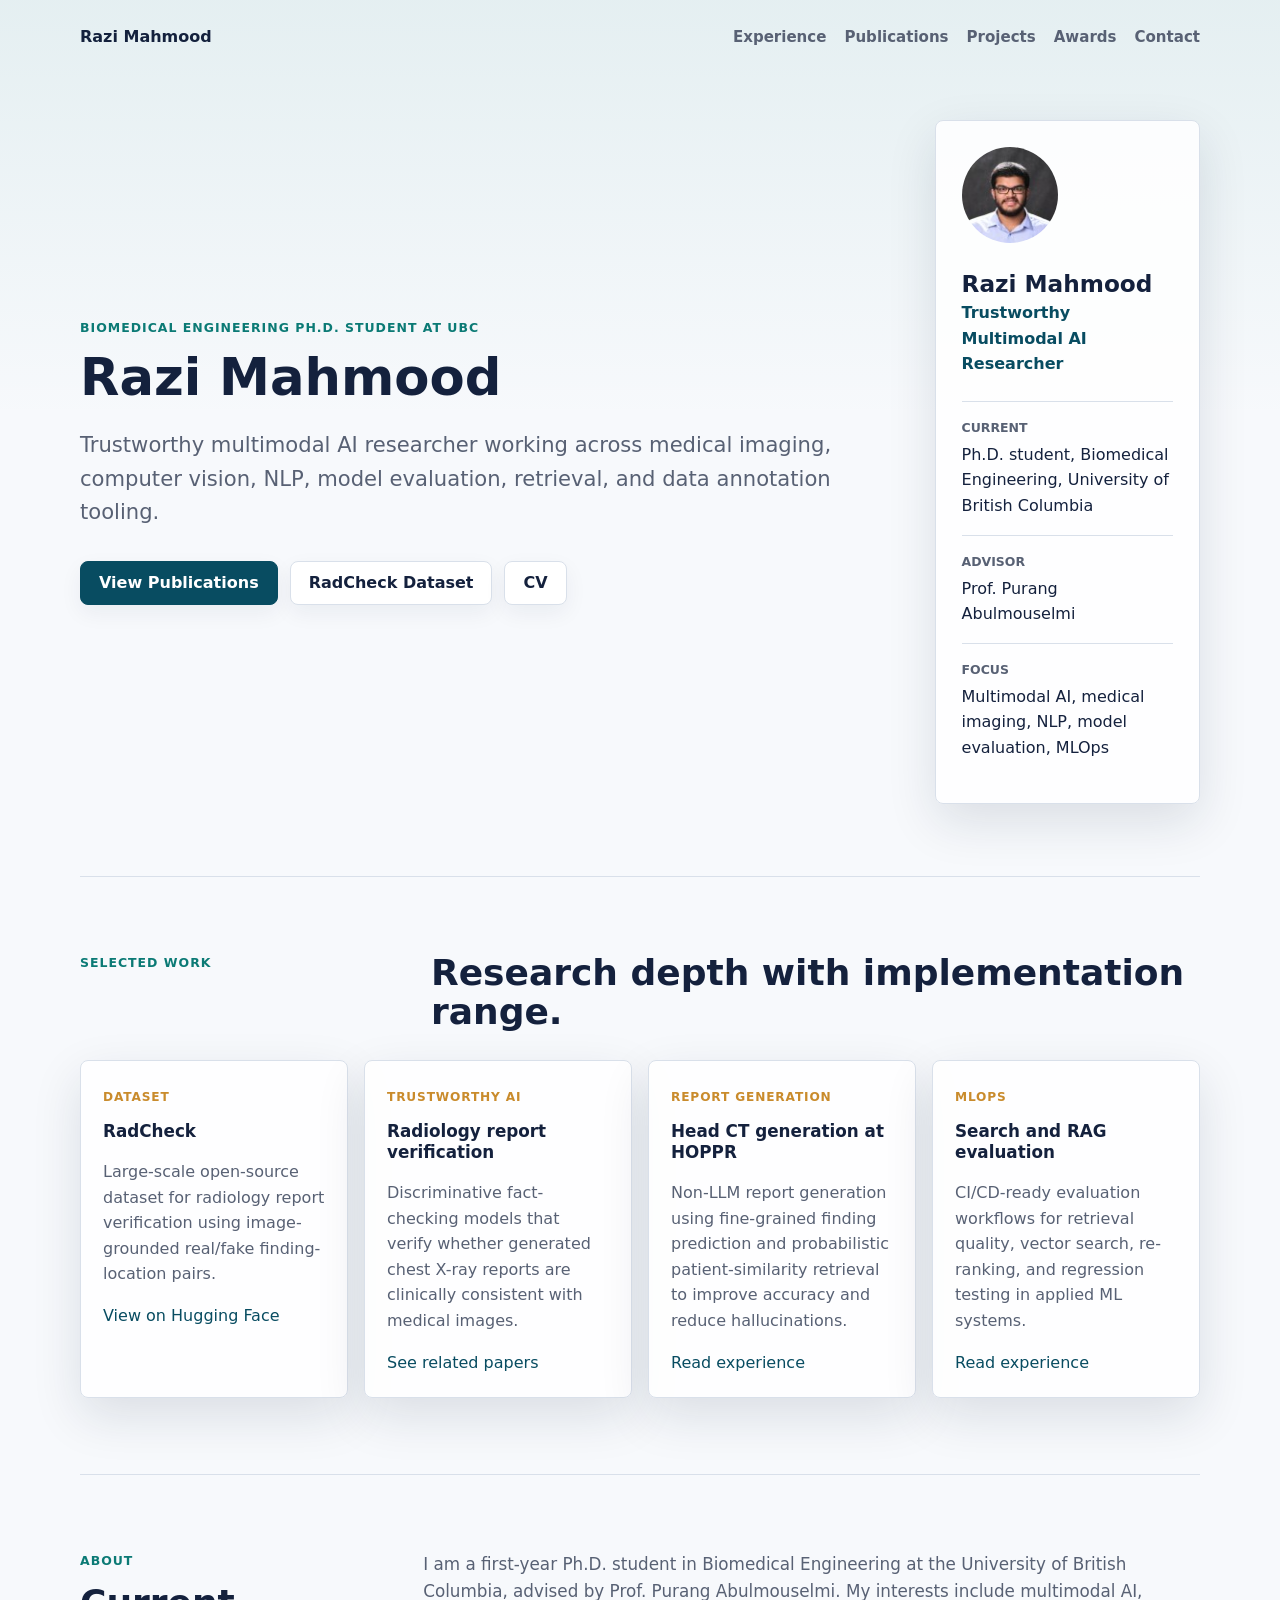
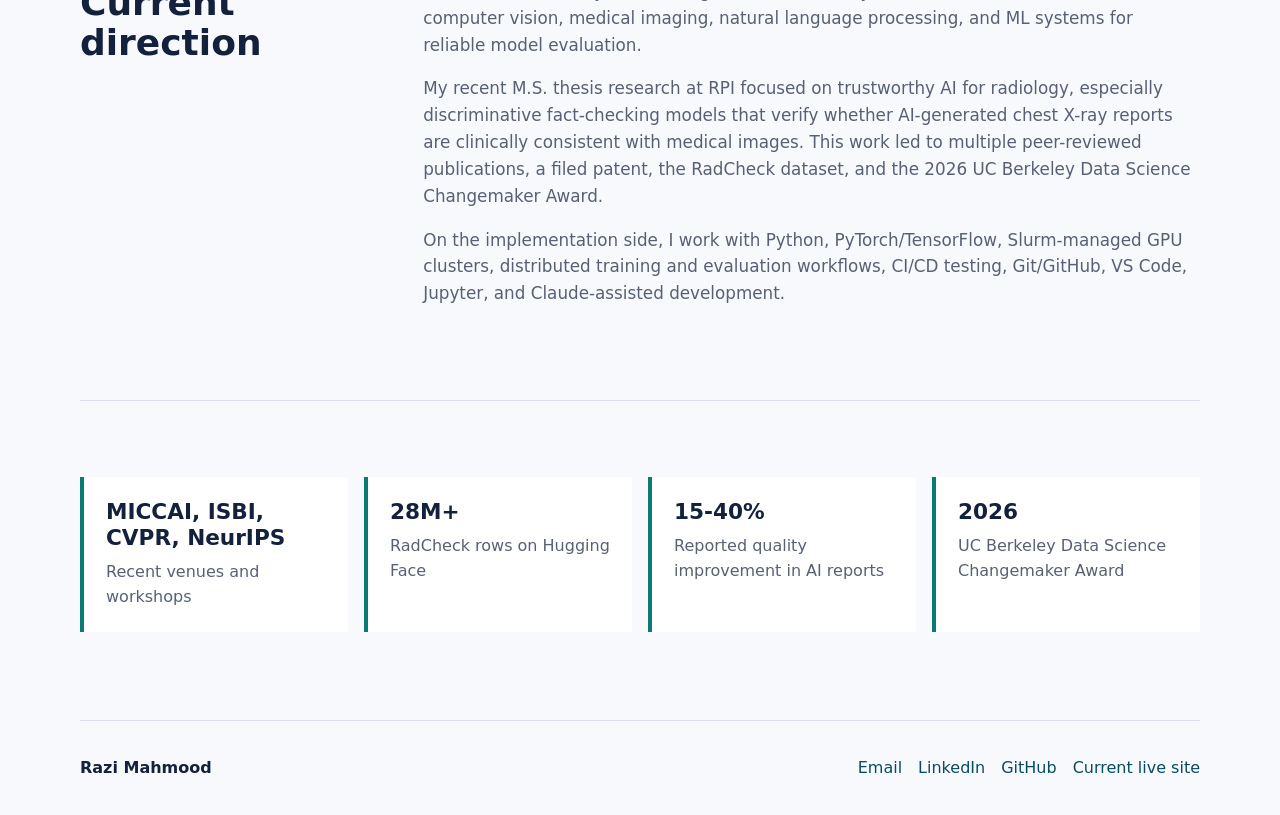
==== commit 39ae4542: "Revamped website using Codex" ====
--- a/index.html
+++ b/index.html
@@ -1,662 +1,161 @@
-<!DOCTYPE HTML>
-<!--
-	Dimension by HTML5 UP
-	html5up.net | @ajlkn
-	Free for personal and commercial use under the CCA 3.0 license (html5up.net/license)
--->
-<html>
-	<head>
-		<title>Razi Mahmood Home Page|Data Scientist| Deep Learning| Model Building</title>
-		<meta charset="utf-8" />
-		<meta name="viewport" content="width=device-width, initial-scale=1, user-scalable=no" />
-		<link rel="stylesheet" href="assets/css/main.css" />
-		<noscript><link rel="stylesheet" href="assets/css/noscript.css" /></noscript>
-		<style>
-			a:link {
-			  color: pink;
-			  background-color: transparent;
-			  text-decoration: none;
-			}
-			a:visited {
-			  color: yellow;
-			  background-color: transparent;
-			  text-decoration: none;
-			}
-			a:hover {
-			  color: red;
-			  background-color: transparent;
-			  text-decoration: underline;
-			}
-			a:active {
-			  color: yellow;
-			  background-color: transparent;
-			  text-decoration: underline;
-			}
-		</style>
-	</head>
-	<body class="is-preload">
-
-		<!-- Wrapper -->
-			<div id="wrapper">
-
-				<!-- Header -->
-					<header id="header">
-						<div class="logo">
-							<span class="icon fa-gem"></span>
-						</div>
-						<div class="content">
-							<div class="inner">
-								<h1><a href="#intro">Razi Mahmood</a></h1>
-								<p> M.S. Biomedical Engineering<br>
-								 Rensselaer Polytechnic Institute (RPI), Troy NY </p>
-								<p>B.A. Data Science <br>
-								University of California, Berkeley, CA</p>
-							</div>
-						</div>
-						<nav>
-							<ul>
-								<li><a href="#intro">About Me</a></li>
-								<li><a href="#education">Education</a></li>
-								<li><a href="#skills"> Awards & Skills </a></li>
-								<li><a href="#experience">Experience</a></li>
-								<li><a href="#projects">Projects</a></li>
-								<li><a href="#pubs">Publications</a></li>
-								<li><a href="#contact">Contact Me</a></li>
-								<!--<li><a href="#elements">Elements</a></li>-->
-							</ul>
-						</nav>
-					</header>
-
-				<!-- Main -->
-					<div id="main">
-
-						<!-- Intro -->
-							<article id="intro">
-								<h2 class="major">About Me</h2>
-								<!-- <center><img src="images/razipic.jpg" width=100 height=100 alt="" /></center> -->
-								
-								<p>I am a graduate student at Rensselaer Polytechnic Institute studying multimodal machine learning for medical imaging and beyond in the BME Department. Prior to this, I was an undergraduate at UC Berkeley Data Science majoring in data science with a domain emphasis on cognition. </p>
-								<p>	I am a team-oriented research-focused graduate student with data science internship experience to solve real-world problems ranging from IT Ops, Neurotech, e-Commerce to Healthcare.
-									 I have used statistical and deep-learning-based AI models in NLP, computer vision, and medical imaging. 
-									 I am interested in basic exploratory data analysis, particularly to answer research questions.
-									 I am also interested in interfacing with domain experts to learn new topics, analyze their data and communicate the findings to the corresponding business stakeholders.
-								</p>
-								<p>
-									<!-- Throughout undergraduate and high school, I have done several data science and CS projects in various domains ranging from medical imaging, computer vision, NLP, and population health.-->
-									My M.S. Thesis carves out a new space for inference-time fact-checking of generative AI in chest radiology. I built a new fact-checking model as a supervised contrastive multi-label regression network trained on a large synthetically created dataset of real and fake pairings of chest radiology imaging with report findings. The dataset called <a href="https://huggingface.co/datasets/razi-mahmood/RadCheck">RadCheck </a>has been contributed to open source on HuggingFace. This model is agnostic to report generators, and can auto-correct radiology reports from frozen  report generator models. This has been recently accepted as Master's thesis at RPI and has spawned 4 publications appearing in MICCAI, ISBI, NeurIPS, etc.
-									Please see my <a href="./reports/RaziMahmood_graduateCV.pdf">CV</a> for details.
-								</p>
-
-							</article>
-
-						<!-- Education -->
-							<article id="education">
-								<h2 class="major">Education/Courses Taken</h2>
-								<span class="image main"><img src="images/pic01.jpg" height=50 alt="" /></span>
-								<ul>
-								<li> <b>M.S. Biomedical Engineering, Dept. of Biomedical Engineering, Rensselaer Polytechnic Institute (RPI), August 2025.</b> 
-								</li>
-								<p> Published M.S. Thesis on <b>Image-Driven Fact-Checking of AI Generated Chest Radiology Reports</b>. <br>
-
-								This thesis showed that a fact-checking discriminative neural model could be developed for use at inference time to detect and correct errors in generative AI radiology reports independent of the report generators. Led to 15-40% improvement in the quality of generative AI chest radiology reports for clinical workflows.</p>
-						
-								<li><b>B.A. Data Science, University of California, Berkeley, May 2022</b>
-								</li>
-								<p> Studied Data Science with a domain emphasis in Cognition at UC Berkeley.</p>
-								</ul>
-									
-									
-							</article>
-						<!-- Skills-->
-							<article id="skills">
-								<h2 class="major">Awards</h2>
-									<nav>
-										<ul>
-											
-											 <li><b>Best Video Editing Award, Short Film: EXIST, RPI.</b><br>
-											 	 UPAC Student Film Festival, RPI, New York, March 2025.
-											  </li>
-											 <li> <b>Runner up, 2020 Undergraduate HCE Essay Prize, UC Berkeley.</b><br>
-											 For essay on independent, original research on social, cultural, policy of ethical issues at the intersection of data science, technology and society.</li>
-											 <li> <b> COSMOS Video Game Cluster</b> <br>
-											 Selected for the competitive California Summer School for Math & Science (COSMOS) at UC Santa Cruz.</li>
-
-										</ul>
-									</nav>
-
-
-								<h2 class="major">Skills</h2>
-									<nav>
-										<ul>
-											<li><b>Machine Learning</b><br>
-											 Large language models (LLMs) and VLMs (e.g. GPT4, Llama3.2, Granite Vision, LLava, Llama3.2, Idefics2), VLM encoder models (CLIP, OpenCLIP, SigLIP2), Language encoder models (Word2Vec, SBERT, BERT, BGE), Deep Learning Computer Vision models (U-Net, ResNet101, VGG-16, other generative AI models (Diffusion models), segmentation models (U-net variants)
-											<li> <b>Data Science: </b><br>
-											Statistical ML, Data Science, Data Analysis tools, statistical methods (A/B Testing, Regression), Data Mining, Data ETL, Data Visualization, Libraries (Sklearn, Pandas, Seaborn, Pytorch, Matplotlib, Numpy, NLTK)
-											<li> <b> Programming Languages:</b></li>
-											Python, R, Java, Matlab, SQL and associated IDEs.
-											<li><b> DevOps skills</b></li>
-											GitHub repository management, issue tracking, pull-requests, pytest QA and automation
-											<li><b>Tools, Libraries & Databases</b></li>
-											Jupyter Notebook, TensorFlow, Keras, PyTorch,Eclipse, Visual Studio, Sublime, Deepnote, IntelliJ, MySQL, VIM, VI, Logism, ITKSnap, 3D Slicer, Adobe Premiere Pro, Unity, Maya
-										
-											Pandas, Scikit-learn, Scipy, Seaborn, Numpy, Nltk, Gensim, Matplotlib, Tidyverse, SimpleITK, OpenCV, Matplotlib, Pyplot.
-											
-											<li><b>Cloud Platform Technologies</b></li>
-											Docker, Linux, Git, Webservers (Tomcat),  Big Data (S3, Hadoop), AWS, Familiarity with DevOps 
-											<li> <b>Other:</b></li>
-											Independent Research skills, making technical presentations, peer reviewing papers for discussion groups, journal submissions & articles experience.
-
-											Technical Writing, Creative writing, Video Editing, Projects and Artisitc Critques on <a href="https://medium.com/@raziuddin.mahmood">Medium</a>
-											
-										</ul>
-									</nav>					
-							</article>
-
-						<!-- Work Experience-->
-							<article id="experience">
-								<nav>
-										<ul>
-											<li><a href="#research"><b><u>Research Experience</u></b></a></li>
-											<li><a href="#summer"><b><u>Summer Internships</u></b></a></li>
-										</ul>
-								</nav>
-								
-								<a id="research"><h2 class="major">Research/Academic Experience</a></h2>
-								<nav>
-									<b>Fact-checking for Generative AI, RPI Graduate Research	May 2023 – May 2025</b>
-									<ul>
-										<li>Independent research on image-driven fact-checking of AI-generated textual reports for chest X-ray imaging under guidance of Dr. Pingkun Yan (RPI) and radiologist Dr. Mannudeep Kalra (Harvard/MGH)</li>
-
-										<li>Developed a new supervised contrastive regression network as a phrase-grounded fact-checking model to correct  generative AI radiology reports.  Developed a dataset of 24 million real/fake image-finding pairs and open-sourced on HuggingFace. 2 Patents filed. Showed 15-40% quality improvement on AI reports</li>
-										<li>Produced 4 refereed papers, at MICCAI 2025, ISBI 2025, MLMI2023 (published), and NeurIPS 2025 (under review)</li>
-
-									</ul>
-
-										<b><a href="https://www.ibm.com/watson">IBM Watson (Jan-May'21)</a></b><br>
-											<ul>
-												<li>Gained NLP research experience in the IBM Watson NLP team led by Dr. Rama Akkiraju, CTO of Watson AI Ops and mentored by Xiatong Liu, Data Science Manager. </li>
-												<li>Developed a novel <b><i>log anomaly classification algorithm</i></b> combining BERT language modeling of IT logs with supervised contrastive learning.</li>
-												<li>The resulting algorithm achieved an overall accuracy of 97.32% on a dataset of 10000 HDFS system logs and outperformed other machine learning algorithms. Research paper under preparation.</li>
-												<li>Work involved using Spacy NLP library, BERT sentence transformed from Huggingface on PyTorch, and supervised contrastive learning model modeled after a <a href="https://arxiv.org/abs/2004.11362">NeurIPS2020 paper </a>.  </li>
-											</ul>
-										<b>Academic Development Committee Mentor, Data Science Society(DSS), UC Berkeley (Aug'21-present)</b></a><br>
-											<ul>
-												<li> Selected to teach Data Science basics and mentor Berkeley undergraduates on Data Science Capstone research projects. </li>
-												<li> Facilitated discussion on specific Data Science topics through mini-lectures and curated jupyter notebooks.</li>
-												<li> Mentored two groups of 5 students on Data Science Capstone projects.</li>
-												<li> Expanded practical knowledge of EDA, visualization, modeling, machine learning, hypothesis testing. </li>
-											</ul>
-										<b>Lab Assistant/Academic Intern - CS/Data Science, UC Berkeley (Aug'2019-May'2021)</b></a><br>
-											<ul>
-												<li>Facilitated students’ introductory Berkeley CS experience through hands-on instruction, tutoring in office hours and CS labs, mediating online course forum discussions (CS61A), providing problem walkthroughs for class projects and bug fixing on Python Jupyter Notebooks (Data 100).</li>
-												<li>Received recognition from students for assistance with debugging, quick explanations, recapping course topics (data visualization, modelling) in feedback forms. Was able to accommodate more than half of the incoming queue during consultation hours.</li>
-											</ul>
-										<b>Medical Imaging/Computer Vision Machine Learning Intern - IBM Almaden Research Center (June'2014-July'2016, Jan. -June '21)</b></a><br>
-											<ul>
-												<li> Worked again recently in the  <a href="https://researcher.watson.ibm.com/researcher/view_group.php?id=4384">Medical Sieve Radiology Grand Challenge</a> group at IBM Almaden Research Center on developing a new type of deep learning framework called spatially-preserving flattening, for location-sensitive recognition of findings in chest X-rays. Joint work with Neha Srivastava at Stanford. Resulted in a <a href="reports/ISBI2022-final.pdf">publication</a> at ISBI'22 conference.</li>
-												<li>Earlier, under a program for middle and high school students to be mentored by researchers at IBM Almaden Research Center, I volunteered as a machine learning intern in this group. </li>
-												<li>Contributed to several medical imaging AI research projects for automatic detection of pulmonary embolism, cardiac aneurysms, and dilated cardiomyopathy in CT and echocardiography through development of new ideas, and implementing them along with IBM Researchers. </li>
-												<li>The research resulting from this early mentoring experience was presented in Synopsis Science Fair, 2014-2016, and published in international conferences (AMIA’14 PMID: 25954393, IEEE ISBI’15) at age 14, and patent disclosures were submitted.
-												<li>Learned the use of many pre-deep learning statistical machine learning packages, tools such as ImageJ, and coding in Java and Matlab to process medical data in HL7 and DICOM during this experience.  </li>	
-											</ul>
-									
-								</nav>
-								<span class="image main"><img src="images/pic02.jpg" height=100 alt="" /></span>
-								<a id="summer"><h2 class="major">Summer Internships</a></h2>
-								<nav>
-										<b><a href="https://hyperfine.io/">HyperFine Research (Aug-Sept'21)</a></b><br>
-											<ul>
-												<li>Interned as part of a team of professional data scientists to create labeled data collections for deep learning-driven anomaly recognition in brain MRI generated from their portable MRI scanner.</li>
-												<li> <b><i>Developed an automated labeling algorithm</i></b> for brain MRI images from their companion textual reports using language models, NLP, and vocabulary-driven concept extraction. The algorithm extracted 7200 annotations for 600 brain MRIs achieving 88% precision and 70% recall in performance. Used BERT and Word2Vec models and Spacy NLP libraries.</li>
-												<li>Wrote python scripts to collate results of radiologist annotations with original MRI Dicom files using an edit distance-based name matching. Work involved using Pandas, Spacy NLP libraries.</li>
-												<li>Developed user interfaces to record ground truth anomaly labels indicated by clinicians in companion MRI reports that led to ten-fold decrease in annotation time. </li>
-											</ul>
-										<b><a href="https://xorantech.com/">Xoran Technologies (June-Aug'21)</a></b><br>
-											<ul>
-												<li> <b><i>Developed a 3D anatomical segmentation algorithm </i></b>for cone beam CT studies. Reconstructed volumes for 9 anatomical structures in head and neck including eyes, maxillary sinus, sphenoid, etc. using U-net-based deep learning architecture trained on 17 CT volumes achieving a Dice coefficient of 0.68. Work used SimpleITK, numpy, Python, Keras, and Tensorflow libraries. </li>
-												<li>Surveyed several image annotation tools and prepared a report. Trained colleagues on use of ITKSnap and 3D Slicer for manual regional annotations.</li>
-											</ul>
-										<b><a href="https://www.f6s.com/swayd">SWAYD (Jan-March'20)</a></b><br>
-											<ul>
-												<li> Worked as an computer vision content gathering intern in a team of 4 for the startup. Developed an algorithm in Python for <b><i>automatically classifying foods/dishes</i></b> using ImageNet-trained DL models and linking them to their respective restaurants via hashtags and geo-tags in instagram posts.</li>
-												<li> Obtained hands-on experience of data preparation, cleansing, processing, algorithms development, APIs/platforms (Postman, ClarifAI, Google Maps API).</li>
-											</ul>	
-									
-								</nav>
-								
-							</article>
-						<!-- Projects-->
-						<article id="projects">
-							<h2 class="major">Projects</h2>
-							<p>Over the last 7 years, I have done several projects covering data science and general CS areas.
-								 The projects done as part of work experience are proprietary and details are provided in the 
-								 attached presentations. For projects done in open source or freelance, GitHub links are provided
-								  where possible for code.</p>
-								  <nav>
-										<a href="#ds"><b><u>Data Science Projects</u></b></a><br>
-										<a href="#cs"><b><u>CS Projects</u></b></a><br>
-										<a href="#other"><b><u>Other Projects</u></b></a>
-									
-								</nav>
-							<span class="image main"><img src="images/pic02.jpg" height=100 alt="" /></span>
-							
-							<a id="ds"><h2 class="major">Data Science Projects</a></h2>
-								<nav>
-									<b> Summer Internship Projects</b><br>
-									The summer internships at Xoran Tech and Hyperfine involved development of automated annotation tooling to enable deep learning model development. 
-									More details of this work are available in the following reports and under the <a href="#experience">Experience</a> tab:
-										<ul>
-											<li> <a href="./reports/hyperfinereport.pdf"><b><u>Hyperfine report</u></b></a></li>
-											<li> <a href="./reports/xoranreport.pdf"><b><u>Xoran Tech report</u></b></a></li>
-										</ul>
-
-									<b>IBM Watson AI Ops – Anomaly Detection in IT Logs</b> <br>
-											While interning with IBM Watson NLP team, developed a new approach called ContrastBERT, for log anomaly classification using supervised contrastive learning on BERT-encoded log data.
-											<ul>
-												<li> The probem addressed was to recognize which of a set of IT logs were anomalous.
-													The IT logs came in the form of free text intermixed with identifiers such as block ids but no definite signatures for anomalies.
-												</li>
-												<li>Previous approaches tried to address this by extracting handcrafted features from event sequences and building classifiers on the features.
-												</li>
-												<li>
-													My approach was to observe that there is information in both the order and the content of the text sentences and modeled it using sentence BERT.
-											 		I then built a supervised constrastive encoder that differentiates between the BERT encodings of normal and abnormal IT logs. A deep learning classifier was then built using the learned contrastive encoder. 
-												</li>
-												<li>
-													The resulting classifier outperformed existing <a href="https://github.com/logpai/loglizer">log anomaly detection methods</a> on a benchmark dataset of 10K HDFS logs achieving an accuracy of 97.3% 
-												</li>
-												<li>
-													This paper was accepted at IEEE Big Data Conference Workshop on Knowledge Discovery in Data Mining on IT Operations, Osaka, Japan, Dec. 2022 <a href="reports/IEEEBigData.pdf">paper</a>.
-												</li>
-												<li>
-													Download <a href="./reports/LogAnomalies.pdf"><b><u>related presentation</u></b></a> and <a href="https://github.com/Razi-Mahmood/LogProjects"> Github code</a>. 
-												</li>
-											</ul>	
-									<b>NeuroTech Elective Project - A Deep Learning-based Sleep Stage Analyzer</b><br>
-									
-											Developed a deep learning-based algorithm to analyze the sleep stages from EEG signals and study their variance across population.
-											<ul>
-												<li> Adapted a <a href="https://github.com/hubertjb/dl-eeg-tutorial">1D CNN architecture </a>(8 CNN layers, 1 drop-out layer) to implement a 5-channel EEG signal classifier into 5 sleep stages of (Awake, Stage1, Stage2, Stage3, REM). </li>
-												<li> Achieved a balanced accuracy of 0.76 and Cohen's Kappa score of 0.706 for the developed network on a dataset of EEG signals from the <a href="https://www.physionet.org/content/sleep-edfx/1.0.0/">Sleep Physionet dataset </a>(30 PolySomnoGraphic sleep recordings). </li>
-												<li> Download <a href="./reports/NeurotechProject.pdf"><b><u>related presentation</u></b></a> and <a href="https://github.com/Razi-Mahmood/NeuroTechProject"><b><u>Github code</u></b></a>.</li>
-											</ul>		  
-									<b>Deep Learning Projects on Kaggle</b><br>
-											Worked under the mentorship of a data scientist, Humza Iqbal, Secruiti.ai on several Kaggle datasets to build deep learning models for several problems below. 
-											Gained experience on deep learning model building using Keras, Tensorflow, and PyTorch. 
-											<ul>
-												<li>
-													 Digit recognition using CNNs on MNIST data
-												</li>
-												<li>
-													ResNet50 classifier on CFAR-10 dataset.
-												</li>
-												<li>
-													U-Net based TGS Salt deposit segmentation. Used this model example to later build 3d segmentation of conebeam CT.
-												</li>
-											</ul>
-									<b>Machine learning-driven Contraceptive Use Prediction</b><br>
-											Worked in a three-member team to find optimal predictor variables for the use of contraceptives in a survey dataset gathered for Indonesian women for purposes of family planning rollout measures. 
-											<ul>
-												<li>
-													Experimented with logistic regression, decision trees, and random forest with PCA on features. 
-												</li>
-												<li>
-													Implemented using Scikit-learn library. Dealt with data pre-processing, cleansing, and formatting. 
-												</li>
-												<li>
-													Explored standardization of patient data formats such as FHIR for large scale patient record analysis. 
-												</li>
-												<li>
-													Download <a href="https://github.com/Razi-Mahmood/Contraceptive_Project/blob/master/Data%20100%20FInal%20Report.pdf"><b><u>report</u></b></a> and access <a href="https://github.com/Razi-Mahmood/Contraceptive_Project"><b>Github code</b></a>.
-												</li>
-											</ul>
-											
-									<b>Cal Hacks 6.0 Collegiate Hackathon Project : LateNight</b><br>
-											Developed an app as part of a group project that used neighborhood crime data from local county to develop a safety index for the restaurants in neighborhoods in Berkeley. 
-											<ul>
-												<li> Involved web scraping, crime record analysis, map visualization.</li>
-												<li> Programmed in Swift and Python.</li>
-											</ul> 
-								</nav>	
-							<a id="cs"><h2 class="major">CS Projects</a></h2>
-							<nav>
-								<ul>
-									<li><b>Full-fledged CPU design</b></li>
-									<p>Developed a full-fledged CPU design for processing a full set of RISC-V instructions using Logism in CS61C Computer Architecture course.</p>
-									<li><b> Development of GitHub Clone </b></li>
-									<p>Developed a full-fledged GitHub clone in Java that implements functions of Github for repository management in CS61B Data Structures.</p>
-									<li><b>Simulation of the Enigma Machine </b></li>
-									<p>Built Java-based simulator for a generalized version of the Enigma machine used during WWII for encrypting messages & substitution ciphers.</p>
-									<li><b>Escape The Tune Game</b></li>
-									<p>When I was selected to participate in competitive California Summer School for Math & Science (COSMOS) at UC Santa Cruz, I designed a video game as part of video game cluster. 
-									<a href="https://github.com/Razi-Mahmood/Escape-The-Tune"><b><u>This</u></b></a> was a space game where the player navigates a spaceship syncing to musical rhythms. Implemented this in Unity and Maya. <a href="https://github.com/Razi-Mahmood/Escape-The-Tune">Code </a> available from Github. </p>
-								</ul>
-							</nav>	
-							<a id="other"><h2 class="major">Film Projects</a></h2>
-								<nav>
-									<ul>
-										<li> <a href="http://razifilmblog.blogspot.com">Film Blog Website</a></li>
-										<p>
-											Created a personal film blog, critiquing effects such as motion capture, CGI, and cinematography in contemporary movie reviews.
-											Shared film critiques with a broader audience to foster dialogue. This was featured in a <a href="https://elestoque.org/2017/12/11/special/film-lover-razi-mahmood/"> local news magazine</a>.
-										</p>
-
-									</ul>
-								</nav>
-						</article>
-						<!-- About -->
-							<article id="pubs">
-								<h2 class="major">Publications</h2>
-								<span class="image main"><img src="images/pic03.jpg" height=100 alt="" /></span>
-								<ol>
-									<li> R. Mahmood, K. C. L. Wong, D. M. Reyes, N. D’Souza, L. Shi, J. Wu, P. Kaviani, M. Kalra, G. Wang, P. Yan, and T. Syeda-Mahmood “<a href="reports/MICCAI2025_Final.pdf">A Phrase-grounded Fact-checking Model for Automatically Generated Radiology Reports</a>,” in Proc. International Conference on Medical Image Computing and Computer-Assisted Intervention (MICCAI), Daejeon S. Korea, Oct. 2025. The underlying dataset of 24 million pairs of images with correct/incorrect radiology findings called <a href="https://huggingface.co/datasets/razi-mahmood/RadCheck">RadCheck</a> has been contributed to open source on HuggingFace. </li>
-									<li> R. Mahmood, P. Yan, D. M. Reyes, G. Wang, M. K. Kalra, P. Kaviani, J. T. Wu, and T. Syeda-Mahmood, “<a href="https://arxiv.org/abs/2412.01031v3">Evaluating Automated Radiology Report Quality through Fine-Grained Phrasal Grounding of Clinical Findings</a>,” Houston, TX, April. 2025.</li>
-									<li> R. Mahmood,  Ge Wang, Mannudeep Kalra, Pingkun Yan,  “<a href="https://arxiv.org/abs/2307.14634">Fact-Checking of AI-Generated Reports</a>,” in Proc. Machine Learning for Medical Imaging (MICCAI Workshop), Vancouver, BC, Canada October 2023.</li>
-
-									<li> R. Mahmood, X. Liu, A. Xu, R. Akkiraju, “<a href="reports/IEEEBigData.pdf">ContrastBERT: Supervised Contrastive Learning of BERT-Encoded IT logs for Anomaly Classification</a>,” in Proc. IEEE Big Data Conference Workshop on Knowledge Discovery in Data Mining on IT Operations. Osaka, Japan, Dec. 2022.</li>
-
-									<li>N. Shrivastava, R. Mahmood, T. Syeda-Mahmood, “<a href="reports/ISBI2022-final.pdf">Spatially-preserving flattening in deep learning for location-aware classification</a>,” in Proc. International Symposium on Biomedical Imaging, Kolkata, India, March, 2022.</li>
-									<li>
-										R. Mahmood, T. Syeda-Mahmood, “<a href="https://ieeexplore.ieee.org/document/7164115">Automatic detection of left ventricular aneurysms in echocardiograms</a>,”  in Proc. International Symposium on Biomedical Imaging (ISBI), New York, April 2015. See <a href="reports/ISBI2015.pdf">local copy.</a> 
-									</li>
-									<li>
-										R. Mahmood, T. Syeda-Mahmood, ”<a href="https://www.ncbi.nlm.nih.gov/pmc/articles/PMC4419944/">Automatic detection of dilated cardiomyopathy in cardiac ultrasound videos</a>,” in Proc. American Medical Informatics Association  (AMIA) Annual Conference, Washington, D.C., November, 2014. See <a href="reports/AMIA2014.pdf">local copy.</a>
-									</li>
-									
-								</ol>
-							</article>
-
-						<!-- Contact -->
-							<article id="contact">
-								<h2 class="major">Contact</h2>
-								<form method="post" action="https://formspree.io/f/meqnoqag">
-									<div class="fields">
-										<div class="field half">
-											<label for="name">Name</label>
-											<input type="text" name="name" id="name" />
-										</div>
-										<div class="field half">
-											<label for="email">Email</label>
-											<input type="text" name="email" id="email" />
-										</div>
-										<div class="field">
-											<label for="message">Message</label>
-											<textarea name="message" id="message" rows="4"></textarea>
-										</div>
-									</div>
-									<ul class="actions">
-										<li><input type="submit" value="Send Message" class="primary" /></li>
-										<li><input type="reset" value="Reset" /></li>
-									</ul>
-								</form>
-								<ul class="icons">
-									
-									<li><a href="https://www.facebook.com/profile.php?id=100009846108737" class="icon brands fa-facebook-f"><span class="label">Facebook</span></a></li>
-									<li><a href="https://www.linkedin.com/in/razi-mahmood/" class="icon brands fa-linkedin"><span class="label">LinkedIn</span></a></li>
-									<li><a href="https://github.com/Razi-Mahmood" class="icon brands fa-github"><span class="label">GitHub</span></a></li>
-								</ul>
-							</article>
-
-						<!-- Elements -->
-							<article id="elements">
-								<h2 class="major">Elements</h2>
-
-								<section>
-									<h3 class="major">Text</h3>
-									<p>This is <b>bold</b> and this is <strong>strong</strong>. This is <i>italic</i> and this is <em>emphasized</em>.
-									This is <sup>superscript</sup> text and this is <sub>subscript</sub> text.
-									This is <u>underlined</u> and this is code: <code>for (;;) { ... }</code>. Finally, <a href="#">this is a link</a>.</p>
-									<hr />
-									<h2>Heading Level 2</h2>
-									<h3>Heading Level 3</h3>
-									<h4>Heading Level 4</h4>
-									<h5>Heading Level 5</h5>
-									<h6>Heading Level 6</h6>
-									<hr />
-									<h4>Blockquote</h4>
-									<blockquote>Fringilla nisl. Donec accumsan interdum nisi, quis tincidunt felis sagittis eget tempus euismod. Vestibulum ante ipsum primis in faucibus vestibulum. Blandit adipiscing eu felis iaculis volutpat ac adipiscing accumsan faucibus. Vestibulum ante ipsum primis in faucibus lorem ipsum dolor sit amet nullam adipiscing eu felis.</blockquote>
-									<h4>Preformatted</h4>
-									<pre><code>i = 0;
-
-while (!deck.isInOrder()) {
-    print 'Iteration ' + i;
-    deck.shuffle();
-    i++;
-}
-
-print 'It took ' + i + ' iterations to sort the deck.';</code></pre>
-								</section>
-
-								<section>
-									<h3 class="major">Lists</h3>
-
-									<h4>Unordered</h4>
-									<ul>
-										<li>Dolor pulvinar etiam.</li>
-										<li>Sagittis adipiscing.</li>
-										<li>Felis enim feugiat.</li>
-									</ul>
-
-									<h4>Alternate</h4>
-									<ul class="alt">
-										<li>Dolor pulvinar etiam.</li>
-										<li>Sagittis adipiscing.</li>
-										<li>Felis enim feugiat.</li>
-									</ul>
-
-									<h4>Ordered</h4>
-									<ol>
-										<li>Dolor pulvinar etiam.</li>
-										<li>Etiam vel felis viverra.</li>
-										<li>Felis enim feugiat.</li>
-										<li>Dolor pulvinar etiam.</li>
-										<li>Etiam vel felis lorem.</li>
-										<li>Felis enim et feugiat.</li>
-									</ol>
-									<h4>Icons</h4>
-									<ul class="icons">
-										<li><a href="#" class="icon brands fa-twitter"><span class="label">Twitter</span></a></li>
-										<li><a href="#" class="icon brands fa-facebook-f"><span class="label">Facebook</span></a></li>
-										<li><a href="#" class="icon brands fa-instagram"><span class="label">Instagram</span></a></li>
-										<li><a href="#" class="icon brands fa-github"><span class="label">Github</span></a></li>
-									</ul>
-
-									<h4>Actions</h4>
-									<ul class="actions">
-										<li><a href="#" class="button primary">Default</a></li>
-										<li><a href="#" class="button">Default</a></li>
-									</ul>
-									<ul class="actions stacked">
-										<li><a href="#" class="button primary">Default</a></li>
-										<li><a href="#" class="button">Default</a></li>
-									</ul>
-								</section>
-
-								<section>
-									<h3 class="major">Table</h3>
-									<h4>Default</h4>
-									<div class="table-wrapper">
-										<table>
-											<thead>
-												<tr>
-													<th>Name</th>
-													<th>Description</th>
-													<th>Price</th>
-												</tr>
-											</thead>
-											<tbody>
-												<tr>
-													<td>Item One</td>
-													<td>Ante turpis integer aliquet porttitor.</td>
-													<td>29.99</td>
-												</tr>
-												<tr>
-													<td>Item Two</td>
-													<td>Vis ac commodo adipiscing arcu aliquet.</td>
-													<td>19.99</td>
-												</tr>
-												<tr>
-													<td>Item Three</td>
-													<td> Morbi faucibus arcu accumsan lorem.</td>
-													<td>29.99</td>
-												</tr>
-												<tr>
-													<td>Item Four</td>
-													<td>Vitae integer tempus condimentum.</td>
-													<td>19.99</td>
-												</tr>
-												<tr>
-													<td>Item Five</td>
-													<td>Ante turpis integer aliquet porttitor.</td>
-													<td>29.99</td>
-												</tr>
-											</tbody>
-											<tfoot>
-												<tr>
-													<td colspan="2"></td>
-													<td>100.00</td>
-												</tr>
-											</tfoot>
-										</table>
-									</div>
-
-									<h4>Alternate</h4>
-									<div class="table-wrapper">
-										<table class="alt">
-											<thead>
-												<tr>
-													<th>Name</th>
-													<th>Description</th>
-													<th>Price</th>
-												</tr>
-											</thead>
-											<tbody>
-												<tr>
-													<td>Item One</td>
-													<td>Ante turpis integer aliquet porttitor.</td>
-													<td>29.99</td>
-												</tr>
-												<tr>
-													<td>Item Two</td>
-													<td>Vis ac commodo adipiscing arcu aliquet.</td>
-													<td>19.99</td>
-												</tr>
-												<tr>
-													<td>Item Three</td>
-													<td> Morbi faucibus arcu accumsan lorem.</td>
-													<td>29.99</td>
-												</tr>
-												<tr>
-													<td>Item Four</td>
-													<td>Vitae integer tempus condimentum.</td>
-													<td>19.99</td>
-												</tr>
-												<tr>
-													<td>Item Five</td>
-													<td>Ante turpis integer aliquet porttitor.</td>
-													<td>29.99</td>
-												</tr>
-											</tbody>
-											<tfoot>
-												<tr>
-													<td colspan="2"></td>
-													<td>100.00</td>
-												</tr>
-											</tfoot>
-										</table>
-									</div>
-								</section>
-
-								<section>
-									<h3 class="major">Buttons</h3>
-									<ul class="actions">
-										<li><a href="#" class="button primary">Primary</a></li>
-										<li><a href="#" class="button">Default</a></li>
-									</ul>
-									<ul class="actions">
-										<li><a href="#" class="button">Default</a></li>
-										<li><a href="#" class="button small">Small</a></li>
-									</ul>
-									<ul class="actions">
-										<li><a href="#" class="button primary icon solid fa-download">Icon</a></li>
-										<li><a href="#" class="button icon solid fa-download">Icon</a></li>
-									</ul>
-									<ul class="actions">
-										<li><span class="button primary disabled">Disabled</span></li>
-										<li><span class="button disabled">Disabled</span></li>
-									</ul>
-								</section>
-
-								<section>
-									<h3 class="major">Form</h3>
-									<form method="post" action="#">
-										<div class="fields">
-											<div class="field half">
-												<label for="demo-name">Name</label>
-												<input type="text" name="demo-name" id="demo-name" value="" placeholder="Jane Doe" />
-											</div>
-											<div class="field half">
-												<label for="demo-email">Email</label>
-												<input type="email" name="demo-email" id="demo-email" value="" placeholder="jane@untitled.tld" />
-											</div>
-											<div class="field">
-												<label for="demo-category">Category</label>
-												<select name="demo-category" id="demo-category">
-													<option value="">-</option>
-													<option value="1">Manufacturing</option>
-													<option value="1">Shipping</option>
-													<option value="1">Administration</option>
-													<option value="1">Human Resources</option>
-												</select>
-											</div>
-											<div class="field half">
-												<input type="radio" id="demo-priority-low" name="demo-priority" checked>
-												<label for="demo-priority-low">Low</label>
-											</div>
-											<div class="field half">
-												<input type="radio" id="demo-priority-high" name="demo-priority">
-												<label for="demo-priority-high">High</label>
-											</div>
-											<div class="field half">
-												<input type="checkbox" id="demo-copy" name="demo-copy">
-												<label for="demo-copy">Email me a copy</label>
-											</div>
-											<div class="field half">
-												<input type="checkbox" id="demo-human" name="demo-human" checked>
-												<label for="demo-human">Not a robot</label>
-											</div>
-											<div class="field">
-												<label for="demo-message">Message</label>
-												<textarea name="demo-message" id="demo-message" placeholder="Enter your message" rows="6"></textarea>
-											</div>
-										</div>
-										<ul class="actions">
-											<li><input type="submit" value="Send Message" class="primary" /></li>
-											<li><input type="reset" value="Reset" /></li>
-										</ul>
-									</form>
-								</section>
-
-							</article>
-
-					</div>
-
-				<!-- Footer -->
-					<footer id="footer">
-						<p class="copyright">&copy; Razi Mahmood: <a href="https:/Razi-Mahmood.github.io">Website</a>.</p>
-					</footer>
-
-			</div>
-
-		<!-- BG -->
-			<div id="bg"></div>
-
-		<!-- Scripts -->
-			<script src="assets/js/jquery.min.js"></script>
-			<script src="assets/js/browser.min.js"></script>
-			<script src="assets/js/breakpoints.min.js"></script>
-			<script src="assets/js/util.js"></script>
-			<script src="assets/js/main.js"></script>
-
-	</body>
-</html>
+<!doctype html>
+<html lang="en">
+  <head>
+    <meta charset="utf-8" />
+    <meta name="viewport" content="width=device-width, initial-scale=1" />
+    <title>Razi Mahmood | Trustworthy Multimodal AI</title>
+    <meta
+      name="description"
+      content="Razi Mahmood is a Biomedical Engineering Ph.D. student at UBC working across trustworthy multimodal AI, medical imaging, computer vision, NLP, and model evaluation."
+    />
+    <link rel="stylesheet" href="assets/css/site.css" />
+  </head>
+  <body>
+    <header class="site-header">
+      <a class="brand" href="index.html">Razi Mahmood</a>
+      <nav class="nav" aria-label="Main navigation">
+        <a href="experience.html">Experience</a>
+        <a href="publications.html">Publications</a>
+        <a href="projects.html">Projects</a>
+        <a href="awards.html">Awards</a>
+        <a href="contact.html">Contact</a>
+      </nav>
+    </header>
+
+    <main>
+      <section class="hero">
+        <div class="hero-copy">
+          <p class="eyebrow">Biomedical Engineering Ph.D. Student at UBC</p>
+          <h1>Razi Mahmood</h1>
+          <p class="lead">
+            Trustworthy multimodal AI researcher working across medical imaging, computer vision, NLP,
+            model evaluation, retrieval, and data annotation tooling.
+          </p>
+          <div class="hero-actions">
+            <a class="button primary" href="publications.html">View Publications</a>
+            <a class="button" href="https://huggingface.co/datasets/razi-mahmood/RadCheck">RadCheck Dataset</a>
+            <a class="button" href="reports/RaziMahmood_graduateCV.pdf">CV</a>
+          </div>
+        </div>
+        <aside class="profile-panel" aria-label="Profile summary">
+          <img src="images/razipic.jpg" alt="Razi Mahmood" />
+          <h2>Razi Mahmood</h2>
+          <p>Trustworthy Multimodal AI Researcher</p>
+          <dl>
+            <div>
+              <dt>Current</dt>
+              <dd>Ph.D. student, Biomedical Engineering, University of British Columbia</dd>
+            </div>
+            <div>
+              <dt>Advisor</dt>
+              <dd>Prof. Purang Abulmouselmi</dd>
+            </div>
+            <div>
+              <dt>Focus</dt>
+              <dd>Multimodal AI, medical imaging, NLP, model evaluation, MLOps</dd>
+            </div>
+          </dl>
+        </aside>
+      </section>
+
+      <section class="section">
+        <div class="section-heading">
+          <p class="eyebrow">Selected Work</p>
+          <h2>Research depth with implementation range.</h2>
+        </div>
+        <div class="work-grid">
+          <article class="work-card">
+            <span class="tag">Dataset</span>
+            <h3>RadCheck</h3>
+            <p>
+              Large-scale open-source dataset for radiology report verification using image-grounded real/fake
+              finding-location pairs.
+            </p>
+            <a href="https://huggingface.co/datasets/razi-mahmood/RadCheck">View on Hugging Face</a>
+          </article>
+          <article class="work-card">
+            <span class="tag">Trustworthy AI</span>
+            <h3>Radiology report verification</h3>
+            <p>
+              Discriminative fact-checking models that verify whether generated chest X-ray reports are clinically
+              consistent with medical images.
+            </p>
+            <a href="publications.html">See related papers</a>
+          </article>
+          <article class="work-card">
+            <span class="tag">Report Generation</span>
+            <h3>Head CT generation at HOPPR</h3>
+            <p>
+              Non-LLM report generation using fine-grained finding prediction and probabilistic patient-similarity
+              retrieval to improve accuracy and reduce hallucinations.
+            </p>
+            <a href="experience.html">Read experience</a>
+          </article>
+          <article class="work-card">
+            <span class="tag">MLOps</span>
+            <h3>Search and RAG evaluation</h3>
+            <p>
+              CI/CD-ready evaluation workflows for retrieval quality, vector search, re-ranking, and regression
+              testing in applied ML systems.
+            </p>
+            <a href="experience.html#ibm-storage">Read experience</a>
+          </article>
+        </div>
+      </section>
+
+      <section class="section split">
+        <div>
+          <p class="eyebrow">About</p>
+          <h2>Current direction</h2>
+        </div>
+        <div class="prose">
+          <p>
+            I am a first-year Ph.D. student in Biomedical Engineering at the University of British Columbia, advised by
+            Prof. Purang Abulmouselmi. My interests include multimodal AI, computer vision, medical imaging, natural
+            language processing, and ML systems for reliable model evaluation.
+          </p>
+          <p>
+            My recent M.S. thesis research at RPI focused on trustworthy AI for radiology, especially discriminative
+            fact-checking models that verify whether AI-generated chest X-ray reports are clinically consistent with
+            medical images. This work led to multiple peer-reviewed publications, a filed patent, the RadCheck dataset,
+            and the 2026 UC Berkeley Data Science Changemaker Award.
+          </p>
+          <p>
+            On the implementation side, I work with Python, PyTorch/TensorFlow, Slurm-managed GPU clusters,
+            distributed training and evaluation workflows, CI/CD testing, Git/GitHub, VS Code, Jupyter, and
+            Claude-assisted development.
+          </p>
+        </div>
+      </section>
+
+      <section class="section metrics">
+        <div>
+          <strong>MICCAI, ISBI, CVPR, NeurIPS</strong>
+          <span>Recent venues and workshops</span>
+        </div>
+        <div>
+          <strong>28M+</strong>
+          <span>RadCheck rows on Hugging Face</span>
+        </div>
+        <div>
+          <strong>15-40%</strong>
+          <span>Reported quality improvement in AI reports</span>
+        </div>
+        <div>
+          <strong>2026</strong>
+          <span>UC Berkeley Data Science Changemaker Award</span>
+        </div>
+      </section>
+    </main>
+
+    <footer class="site-footer">
+      <p>Razi Mahmood</p>
+      <div>
+        <a href="mailto:raziuddin.mahmood@gmail.com">Email</a>
+        <a href="https://www.linkedin.com/in/razi-mahmood/">LinkedIn</a>
+        <a href="https://github.com/Razi-Mahmood">GitHub</a>
+        <a href="https://razi-mahmood.github.io/">Current live site</a>
+      </div>
+    </footer>
+  </body>
+</html>
--- a/assets/css/site.css
+++ b/assets/css/site.css
@@ -0,0 +1,567 @@
+:root {
+  --ink: #14213d;
+  --muted: #586174;
+  --subtle: #eef2f7;
+  --line: #d9e0ea;
+  --paper: #ffffff;
+  --wash: #f7f9fc;
+  --accent: #0b7a75;
+  --accent-strong: #084c61;
+  --gold: #c98b2c;
+  --shadow: 0 18px 50px rgba(20, 33, 61, 0.12);
+  --radius: 8px;
+  font-family: Inter, ui-sans-serif, system-ui, -apple-system, BlinkMacSystemFont, "Segoe UI", sans-serif;
+}
+
+* {
+  box-sizing: border-box;
+}
+
+html {
+  scroll-behavior: smooth;
+}
+
+body {
+  margin: 0;
+  color: var(--ink);
+  background:
+    linear-gradient(180deg, rgba(11, 122, 117, 0.08), transparent 420px),
+    var(--wash);
+  font-size: 16px;
+  line-height: 1.6;
+}
+
+a {
+  color: var(--accent-strong);
+  text-decoration: none;
+}
+
+a:hover {
+  text-decoration: underline;
+}
+
+.site-header,
+.site-footer {
+  width: min(1120px, calc(100% - 40px));
+  margin: 0 auto;
+}
+
+.site-header {
+  min-height: 74px;
+  display: flex;
+  align-items: center;
+  justify-content: space-between;
+  gap: 28px;
+}
+
+.brand {
+  color: var(--ink);
+  font-weight: 800;
+  font-size: 1rem;
+}
+
+.nav {
+  display: flex;
+  flex-wrap: wrap;
+  justify-content: flex-end;
+  gap: 8px 18px;
+}
+
+.nav a {
+  color: var(--muted);
+  font-size: 0.94rem;
+  font-weight: 650;
+}
+
+.nav a[aria-current="page"] {
+  color: var(--accent-strong);
+}
+
+main {
+  width: min(1120px, calc(100% - 40px));
+  margin: 0 auto;
+}
+
+.hero {
+  min-height: calc(100vh - 132px);
+  display: grid;
+  grid-template-columns: minmax(0, 1.7fr) minmax(260px, 0.55fr);
+  gap: 34px;
+  align-items: center;
+  padding: 46px 0 72px;
+}
+
+.eyebrow {
+  margin: 0 0 12px;
+  color: var(--accent);
+  font-size: 0.78rem;
+  font-weight: 800;
+  letter-spacing: 0.08em;
+  text-transform: uppercase;
+}
+
+h1,
+h2,
+h3,
+p {
+  margin-top: 0;
+}
+
+h1 {
+  max-width: 980px;
+  margin-bottom: 22px;
+  font-size: clamp(2.05rem, 4vw, 3.65rem);
+  line-height: 1.08;
+  letter-spacing: 0;
+}
+
+h2 {
+  font-size: clamp(1.5rem, 3vw, 2.25rem);
+  line-height: 1.1;
+  letter-spacing: 0;
+}
+
+h3 {
+  font-size: 1.05rem;
+  line-height: 1.25;
+}
+
+.lead {
+  max-width: 760px;
+  color: var(--muted);
+  font-size: clamp(1.08rem, 2vw, 1.32rem);
+}
+
+.hero-actions {
+  display: flex;
+  flex-wrap: wrap;
+  gap: 12px;
+  margin-top: 32px;
+}
+
+.button {
+  display: inline-flex;
+  min-height: 44px;
+  align-items: center;
+  justify-content: center;
+  padding: 0 18px;
+  border: 1px solid var(--line);
+  border-radius: var(--radius);
+  background: var(--paper);
+  color: var(--ink);
+  font-weight: 750;
+  box-shadow: 0 8px 22px rgba(20, 33, 61, 0.06);
+}
+
+.button.primary {
+  border-color: var(--accent-strong);
+  background: var(--accent-strong);
+  color: #ffffff;
+}
+
+.profile-panel,
+.work-card,
+.project-card,
+.award-card,
+.publication,
+.contact-card {
+  border: 1px solid var(--line);
+  border-radius: var(--radius);
+  background: rgba(255, 255, 255, 0.88);
+  box-shadow: var(--shadow);
+}
+
+.profile-panel {
+  padding: 26px;
+}
+
+.profile-panel img {
+  width: 96px;
+  height: 96px;
+  border-radius: 50%;
+  object-fit: cover;
+  margin-bottom: 20px;
+}
+
+.profile-panel h2 {
+  margin-bottom: 4px;
+  font-size: 1.45rem;
+}
+
+.profile-panel > p {
+  color: var(--accent-strong);
+  font-weight: 750;
+}
+
+dl {
+  margin: 24px 0 0;
+}
+
+dl div {
+  padding: 16px 0;
+  border-top: 1px solid var(--line);
+}
+
+dt {
+  margin-bottom: 4px;
+  color: var(--muted);
+  font-size: 0.78rem;
+  font-weight: 800;
+  text-transform: uppercase;
+}
+
+dd {
+  margin: 0;
+}
+
+.section {
+  padding: 76px 0;
+  border-top: 1px solid var(--line);
+}
+
+.section-heading {
+  display: grid;
+  grid-template-columns: 0.42fr 1fr;
+  gap: 28px;
+  margin-bottom: 28px;
+}
+
+.section-heading h2 {
+  margin-bottom: 0;
+}
+
+.work-grid,
+.project-grid,
+.award-list,
+.contact-grid {
+  display: grid;
+  grid-template-columns: repeat(4, minmax(0, 1fr));
+  gap: 16px;
+}
+
+.work-card,
+.project-card,
+.award-card {
+  padding: 22px;
+}
+
+.work-card p,
+.project-card p,
+.award-card p,
+.publication p {
+  color: var(--muted);
+}
+
+.link-row {
+  display: flex;
+  flex-wrap: wrap;
+  gap: 8px;
+  margin-top: 14px;
+}
+
+.link-row a {
+  display: inline-flex;
+  min-height: 34px;
+  align-items: center;
+  border: 1px solid var(--line);
+  border-radius: 999px;
+  padding: 0 12px;
+  background: var(--wash);
+  color: var(--accent-strong);
+  font-size: 0.86rem;
+  font-weight: 750;
+}
+
+.tag,
+.venue,
+.award-card span {
+  display: inline-block;
+  margin-bottom: 14px;
+  color: var(--gold);
+  font-size: 0.76rem;
+  font-weight: 850;
+  letter-spacing: 0.07em;
+  text-transform: uppercase;
+}
+
+.split {
+  display: grid;
+  grid-template-columns: 0.38fr 1fr;
+  gap: 48px;
+}
+
+.prose {
+  max-width: 820px;
+  color: var(--muted);
+  font-size: 1.05rem;
+}
+
+.metrics {
+  display: grid;
+  grid-template-columns: repeat(4, minmax(0, 1fr));
+  gap: 16px;
+  padding-bottom: 88px;
+}
+
+.metrics div {
+  padding: 22px;
+  border-left: 4px solid var(--accent);
+  background: var(--paper);
+}
+
+.metrics strong {
+  display: block;
+  margin-bottom: 8px;
+  font-size: 1.35rem;
+  line-height: 1.2;
+}
+
+.metrics span {
+  color: var(--muted);
+}
+
+.page {
+  padding-bottom: 88px;
+}
+
+.page-hero {
+  padding: 70px 0 48px;
+}
+
+.page-hero h1 {
+  max-width: 980px;
+  margin-bottom: 14px;
+  font-size: clamp(2.1rem, 4vw, 3.6rem);
+}
+
+.page-lead {
+  max-width: 760px;
+  color: var(--muted);
+  font-size: clamp(1.05rem, 2vw, 1.25rem);
+}
+
+.timeline {
+  display: grid;
+  gap: 18px;
+}
+
+.timeline-item {
+  display: grid;
+  grid-template-columns: 280px minmax(0, 1fr);
+  gap: 26px;
+  padding: 28px 0;
+  border-top: 1px solid var(--line);
+}
+
+.timeline-meta span {
+  display: block;
+  color: var(--muted);
+  font-size: 0.92rem;
+}
+
+.timeline-meta strong {
+  display: block;
+  margin-top: 4px;
+  color: var(--accent-strong);
+}
+
+.timeline-body {
+  max-width: 820px;
+}
+
+.timeline-body h2 {
+  margin-bottom: 14px;
+  font-size: 1.45rem;
+}
+
+ul {
+  padding-left: 20px;
+}
+
+li + li {
+  margin-top: 8px;
+}
+
+.publication-list {
+  display: grid;
+  gap: 14px;
+}
+
+.publication {
+  padding: 22px;
+  box-shadow: none;
+}
+
+.publication h2 {
+  margin-bottom: 8px;
+  font-size: 1.18rem;
+  line-height: 1.32;
+}
+
+.featured-publication {
+  border-left: 5px solid var(--accent);
+  box-shadow: var(--shadow);
+}
+
+.project-grid {
+  grid-template-columns: repeat(3, minmax(0, 1fr));
+}
+
+.project-card.large {
+  grid-column: span 2;
+  background: linear-gradient(135deg, rgba(8, 76, 97, 0.96), rgba(11, 122, 117, 0.92));
+  color: #ffffff;
+}
+
+.project-card.large p,
+.project-card.large a,
+.project-card.large .tag {
+  color: #ffffff;
+}
+
+.compact {
+  padding-top: 56px;
+}
+
+.text-columns {
+  display: grid;
+  grid-template-columns: repeat(3, minmax(0, 1fr));
+  gap: 18px;
+  color: var(--muted);
+}
+
+.award-list {
+  grid-template-columns: repeat(2, minmax(0, 1fr));
+}
+
+.award-card.highlight {
+  border-left: 5px solid var(--accent);
+}
+
+.education-list {
+  display: grid;
+  gap: 24px;
+}
+
+.education-list article {
+  padding-bottom: 22px;
+  border-bottom: 1px solid var(--line);
+}
+
+.education-list h3 {
+  margin-bottom: 6px;
+}
+
+.education-list p {
+  margin-bottom: 6px;
+  color: var(--muted);
+}
+
+.contact-grid {
+  grid-template-columns: repeat(2, minmax(0, 1fr));
+}
+
+.contact-card {
+  display: block;
+  padding: 26px;
+}
+
+.contact-card span {
+  display: block;
+  margin-bottom: 8px;
+  color: var(--muted);
+  font-size: 0.78rem;
+  font-weight: 800;
+  text-transform: uppercase;
+}
+
+.contact-card strong {
+  display: block;
+  color: var(--ink);
+  overflow-wrap: anywhere;
+}
+
+.site-footer {
+  display: flex;
+  justify-content: space-between;
+  gap: 24px;
+  padding: 34px 0;
+  border-top: 1px solid var(--line);
+  color: var(--muted);
+}
+
+.site-footer p {
+  margin: 0;
+  font-weight: 800;
+  color: var(--ink);
+}
+
+.site-footer div {
+  display: flex;
+  flex-wrap: wrap;
+  gap: 16px;
+}
+
+@media (max-width: 900px) {
+  .site-header,
+  .site-footer {
+    width: min(100% - 28px, 1120px);
+  }
+
+  main {
+    width: min(100% - 28px, 1120px);
+  }
+
+  .site-header,
+  .site-footer,
+  .hero,
+  .section-heading,
+  .split,
+  .timeline-item {
+    grid-template-columns: 1fr;
+  }
+
+  .site-header,
+  .site-footer {
+    align-items: flex-start;
+    flex-direction: column;
+    justify-content: flex-start;
+    padding: 20px 0;
+  }
+
+  .nav {
+    justify-content: flex-start;
+  }
+
+  .hero {
+    min-height: auto;
+    padding-top: 36px;
+  }
+
+  .work-grid,
+  .project-grid,
+  .award-list,
+  .metrics,
+  .contact-grid,
+  .text-columns {
+    grid-template-columns: 1fr;
+  }
+
+  .project-card.large {
+    grid-column: auto;
+  }
+}
+
+@media (max-width: 560px) {
+  h1 {
+    font-size: 2.45rem;
+  }
+
+  .hero-actions {
+    flex-direction: column;
+  }
+
+  .button {
+    width: 100%;
+  }
+}
